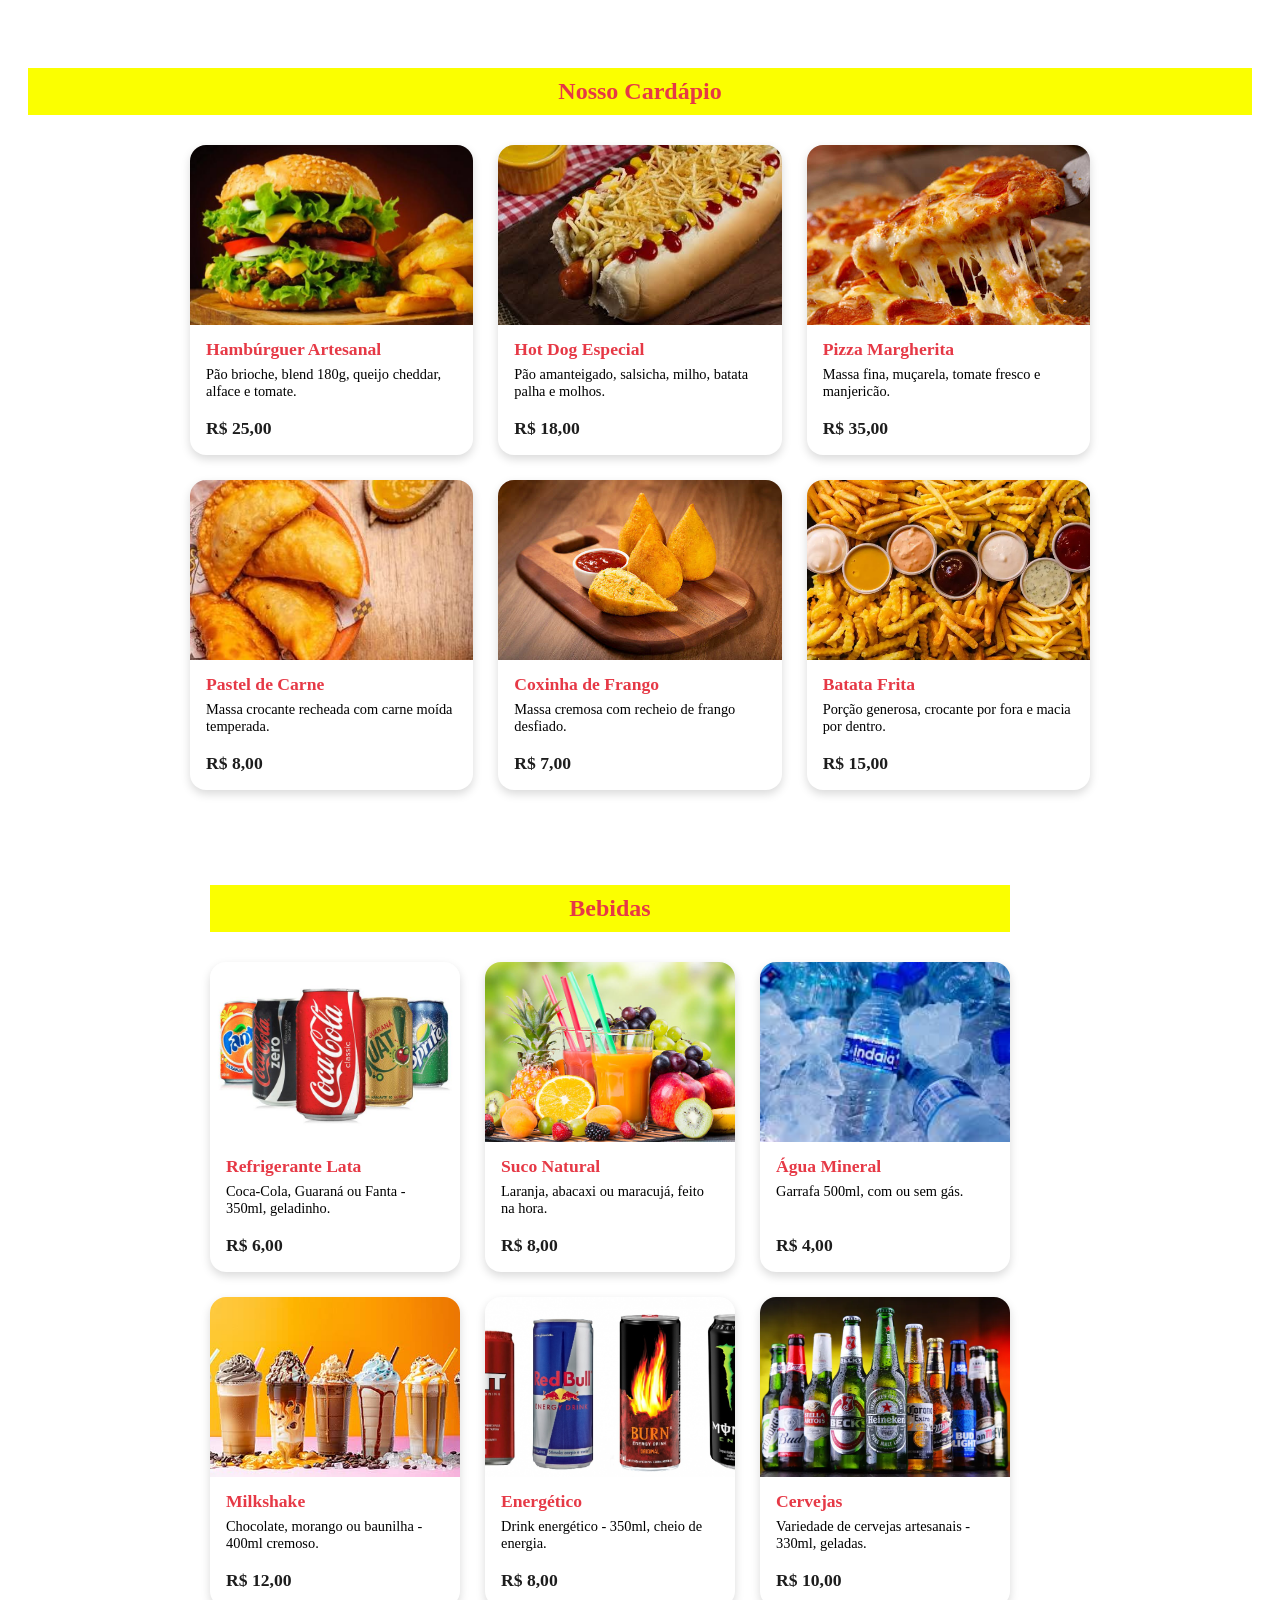
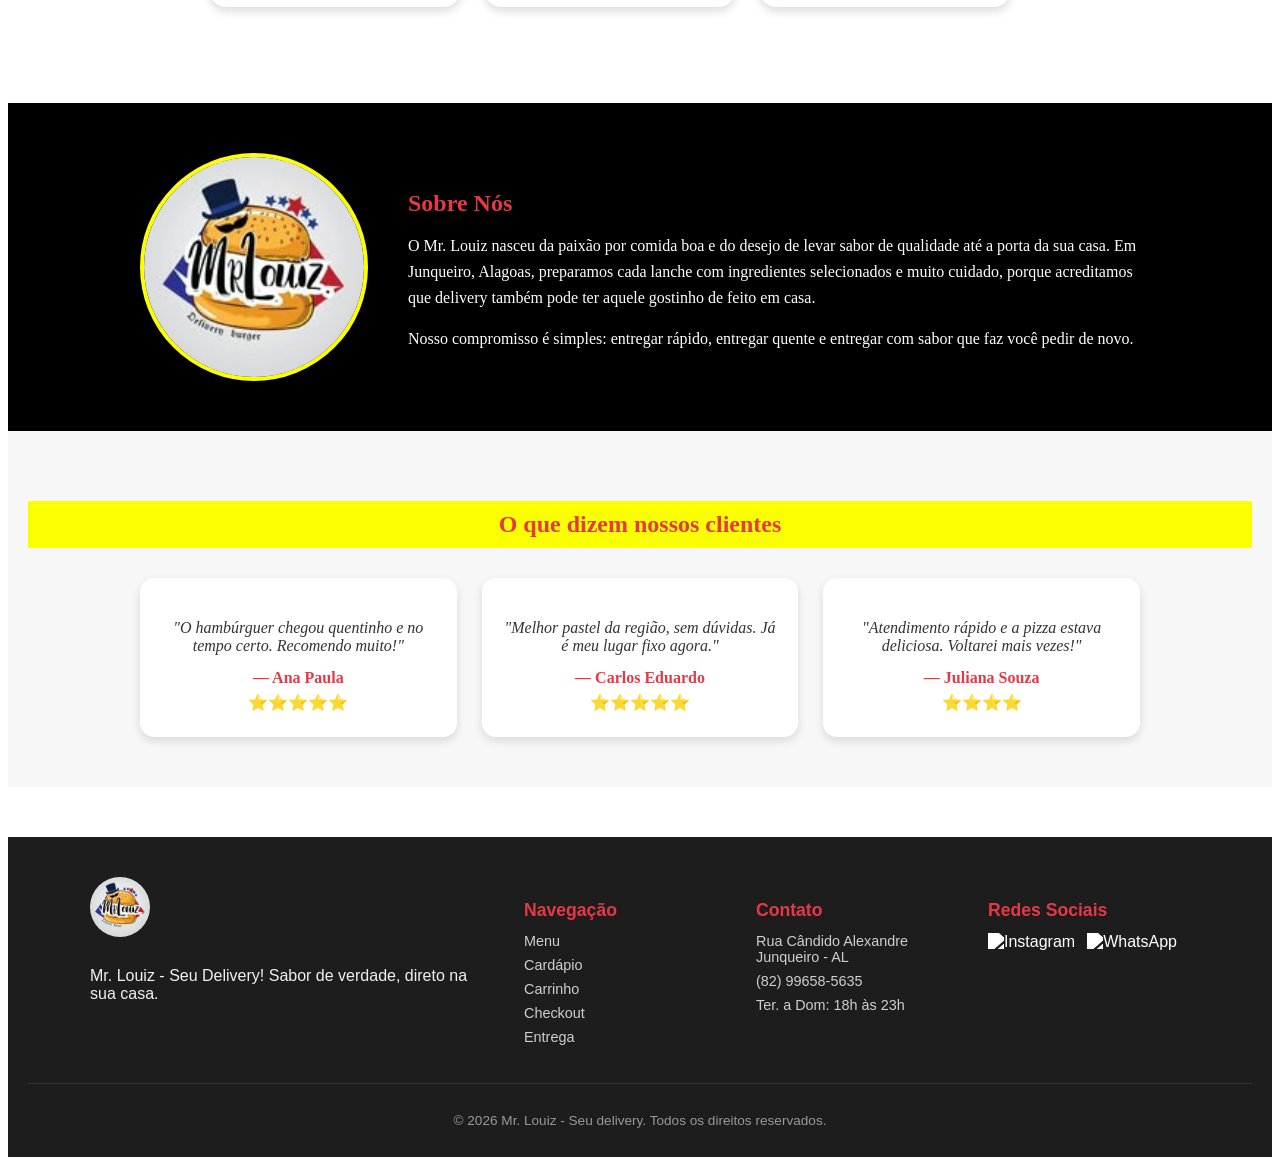
==== cardapio.html @ 002099d6 "primeiro commit - site Mr. Louiz" ====
<!DOCTYPE html>
<html lang="en">
<head>
    <meta charset="UTF-8">
    <meta name="viewport" content="width=device-width, initial-scale=1.0">
    <title>Cardápio</title>
      <link rel="stylesheet" href="style.css">
  <script src="script.js"></script>
</head>
<body>
    <main>

  <section class="cardapio-completo">
    <h3>Nosso Cardápio</h3>
    <div class="grid-cardapio">

      <div class="item-cardapio">
        <img src="img/hamburguer.jpg" alt="Hambúrguer">
        <h4>Hambúrguer Artesanal</h4>
        <p>Pão brioche, blend 180g, queijo cheddar, alface e tomate.</p>
        <span class="preco">R$ 25,00</span>
      </div>

      <div class="item-cardapio">
        <img src="img/hotdog.jpeg" alt="Hot Dog">
        <h4>Hot Dog Especial</h4>
        <p>Pão amanteigado, salsicha, milho, batata palha e molhos.</p>
        <span class="preco">R$ 18,00</span>
      </div>

      <div class="item-cardapio">
        <img src="img/pizzas.jpeg" alt="Pizza">
        <h4>Pizza Margherita</h4>
        <p>Massa fina, muçarela, tomate fresco e manjericão.</p>
        <span class="preco">R$ 35,00</span>
      </div>

      <div class="item-cardapio">
        <img src="img/pastel.jpeg" alt="Pastel">
        <h4>Pastel de Carne</h4>
        <p>Massa crocante recheada com carne moída temperada.</p>
        <span class="preco">R$ 8,00</span>
      </div>

      <div class="item-cardapio">
        <img src="img/coxinhas.jpeg" alt="Coxinhas">
        <h4>Coxinha de Frango</h4>
        <p>Massa cremosa com recheio de frango desfiado.</p>
        <span class="preco">R$ 7,00</span>
      </div>

      <div class="item-cardapio">
        <img src="img/batata.jpg" alt="Batata Frita">
        <h4>Batata Frita</h4>
        <p>Porção generosa, crocante por fora e macia por dentro.</p>
        <span class="preco">R$ 15,00</span>
      </div>


<section class="bebidas">
  <h3>Bebidas</h3>
  <div class="grid-cardapio">

    <div class="item-cardapio">
      <img src="img/refri.jpg" alt="Refrigerante">
      <h4>Refrigerante Lata</h4>
      <p>Coca-Cola, Guaraná ou Fanta - 350ml, geladinho.</p>
      <span class="preco">R$ 6,00</span>
    </div>

    <div class="item-cardapio">
      <img src="img/suco.jpeg" alt="Suco Natural">
      <h4>Suco Natural</h4>
      <p>Laranja, abacaxi ou maracujá, feito na hora.</p>
      <span class="preco">R$ 8,00</span>
    </div>

    <div class="item-cardapio">
      <img src="img/agua.jpeg" alt="Água Mineral">
      <h4>Água Mineral</h4>
      <p>Garrafa 500ml, com ou sem gás.</p>
      <span class="preco">R$ 4,00</span>
    </div>

    <div class="item-cardapio">
      <img src="img/milkshake.jpg" alt="Milkshake">
      <h4>Milkshake</h4>
      <p>Chocolate, morango ou baunilha - 400ml cremoso.</p>
      <span class="preco">R$ 12,00</span>
    </div>

    <div class="item-cardapio">
      <img src="img/energeticod.jpg" alt="Energético">
      <h4>Energético</h4>
      <p>Drink energético - 350ml, cheio de energia.</p>
      <span class="preco">R$ 8,00</span>
    </div>


    <div class="item-cardapio">
      <img src="img/cervejas.jpg" alt="Cervejas">
      <h4>Cervejas</h4>
      <p>Variedade de cervejas artesanais - 330ml, geladas.</p>
      <span class="preco">R$ 10,00</span>
    </div>

  </div>
</section>

    </div>
  </section>

  <!-- SOBRE NÓS -->
  <section class="sobre-nos">
    <div class="sobre-conteudo">
      <img src="img/mr.louiz.jpg" alt="Equipe Mr. Louiz" class="sobre-img">
      <div class="sobre-texto">
        <h3>Sobre Nós</h3>
        <p>
          O Mr. Louiz nasceu da paixão por comida boa e do desejo de levar
          sabor de qualidade até a porta da sua casa. Em Junqueiro,
          Alagoas, preparamos cada lanche com ingredientes selecionados
          e muito cuidado, porque acreditamos que delivery também pode
          ter aquele gostinho de feito em casa.
        </p>
        <p>
          Nosso compromisso é simples: entregar rápido, entregar quente
          e entregar com sabor que faz você pedir de novo.
        </p>
      </div>
    </div>
  </section>

  <!-- DEPOIMENTOS -->
  <section class="depoimentos">
    <h3>O que dizem nossos clientes</h3>
    <div class="grid-depoimentos">

      <div class="depoimento">
        <p>"O hambúrguer chegou quentinho e no tempo certo. Recomendo muito!"</p>
        <span class="cliente">— Ana Paula</span>
        <span class="estrelas">⭐⭐⭐⭐⭐</span>
      </div>

      <div class="depoimento">
        <p>"Melhor pastel da região, sem dúvidas. Já é meu lugar fixo agora."</p>
        <span class="cliente">— Carlos Eduardo</span>
        <span class="estrelas">⭐⭐⭐⭐⭐</span>
      </div>

      <div class="depoimento">
        <p>"Atendimento rápido e a pizza estava deliciosa. Voltarei mais vezes!"</p>
        <span class="cliente">— Juliana Souza</span>
        <span class="estrelas">⭐⭐⭐⭐</span>
      </div>

    </div>
  </section>

</main>
<footer class="footer">
  <div class="footer-conteudo">

    <div class="footer-col footer-sobre">
      <img src="img/mr.louiz.jpg" alt="logo da lanchonete" class="footer-logo">
      <p>Mr. Louiz - Seu Delivery! Sabor de verdade, direto na sua casa.</p>
    </div>

    <div class="footer-col">
      <h4>Navegação</h4>
      <ul>
        <li><a href="menu.html">Menu</a></li>
        <li><a href="cardapio.html">Cardápio</a></li>
        <li><a href="carrinho.html">Carrinho</a></li>
        <li><a href="checkout.html">Checkout</a></li>
        <li><a href="rastreamento.html">Entrega</a></li>
      </ul>
    </div>

    <div class="footer-col">
      <h4>Contato</h4>
      <ul>
        <li> Rua Cândido Alexandre Junqueiro - AL</li>
        <li> (82) 99658-5635</li>
        <li>Ter. a Dom: 18h às 23h</li>
      </ul>
    </div>

    <div class="footer-col">
      <h4>Redes Sociais</h4>
      <div class="footer-social">
        <a href="https://instagram.com/mr.louiz82" target="_blank" aria-label="Instagram">
          <img src="img/instagram-icon.png" alt="Instagram">
        </a>
        <a href="https://wa.me/5582996585635" target="_blank" aria-label="WhatsApp">
          <img src="img/whatsapp-icon.png" alt="WhatsApp">
        </a>
        </a>
      </div>
    </div>

  </div>

  <div class="footer-baixo">
    <p>&copy; 2026 Mr. Louiz - Seu delivery. Todos os direitos reservados.</p>
  </div>
</footer>
</body>
</html>
---- style.css ----
/* logo e mapa*/
.topo {
  display: flex;              /* coloca lado a lado */
  justify-content: space-between; /* logo à esquerda, mapa à direita */
  align-items: center;        /* centraliza verticalmente */
  padding: 50px;
  border-radius: 20px;
  border: 2px solid #e63946; /* cor da borda */
  box-shadow: 0 4px 8px rgba(0, 0, 0, 0.2); /* sombra */ 
}
.logo:hover{
  transform: scale(2.05); /* aumenta 5% */
  transition: transform 0.7s ease; /* efeito suave */
}

.logo {
  width: 200px;
  border-radius: 20px;
}


#canvas {
  display: block;          /* transforma em bloco */
  margin: 0 auto;          /* centraliza horizontalmente */
  position: absolute;      /* permite posicionar livremente */
  top: 50%;                /* joga para o meio vertical */
  left: 35%;               /* joga para o meio horizontal */
  transform: translate(-50%, -50%); /* ajusta para ficar bem centralizado */
}


/*carrossel de imagens*/
.carrossel {
  width: 100%;
  overflow: hidden;
  border-radius: 10px;
  box-shadow: 0 0 10px rgba(0,0,0,0.2);
}

.slides {
  display: flex;
  width: calc(250px * 8); /* largura total (4 imagens duplicadas) */
  animation: correr 20s linear infinite;
}

.slides img {
  width: 250px;
  height: 200px;
  object-fit: cover;
  margin-right: 10px;
  border-radius: 8px;
}

/* animação contínua carrossel*/
@keyframes correr {
  from {
    transform: translateX(0);
  }
  to {
    transform: translateX(-50%);
  }
}

/* links menu principal */
h2 {
  background: #e63946;       /* cor de fundo da barra */
  padding: 15px;
  text-align: center;        /* centraliza os links */
  margin: 0;
}

h2 a {
  color: #fff;               /* cor dos links */
  text-decoration: none;
  margin: 0 15px;            /* espaçamento entre links */
  font-weight: bold;
  transition: color 0.3s;    /* efeito suave */
}

h2 a:hover {
  color: #fbff00;            /* cor ao passar o mouse */
}
#canvas {
  display: block;
  margin: 0 auto;
  position: absolute;
  top: 50%;
  left: 35%;
  transform: translate(-50%, -50%);
  pointer-events: none; /* deixa cliques e hover passarem direto pelo canvas, fazendo a alteração */
}


/* Responsividade */
@media (max-width: 768px) {
  h2 {
    display: flex;
    flex-direction: column;  /* links ficam empilhados em telas pequenas */
    align-items: center;
  }

  h2 a {
    margin: 10px 0;
  }
}
/*logo principal*/
.logo {
  margin: 60px auto;
  width: 100px;
  height: 100px;
  border-radius: 50%;
  object-fit: cover;
}

/*texto combo h3*/
h3 {
  font-size: 24px;
  color: #e63946;
  background: #fbff00;
  padding: 10px;
  text-align: center;
  margin: 20px 0;
}

h3:hover {
  color: #fbff00;
  background: #e63946;
  transition: all 0.3s ease; /* efeito suave */
}

img.combo:hover,
img.combo2:hover,
img.combo3:hover {
  transform: scale(1.10);          /* aumenta 5% */
  transition: transform 0.3s ease; /* efeito suave */
}


 img.combo {
  align-items: center;
  width: 300px;
  height: 320px;
  border-radius: 30px;
  box-shadow: 0 4px 8px rgba(0, 0, 0, 0.2);
  margin-right: 100px;
  margin-left: 100px;
 

}

 img.combo2 {
  align-items: center;
  width: 320px;
  height: auto;
  border-radius: 30px;
  box-shadow: 0 4px 8px rgba(0,0,0,0.2);
  margin-right: 100px;
}
img.combo3 {
  
  align-items: center;
  width: 320px;
  height: auto;
  border-radius: 30px;
  box-shadow: 0 4px 8px rgba(0,0,0,0.2);
}

/* footer */
.footer {
  background-color: #1d1d1d;
  color: #f1f1f1;
  padding: 40px 20px 0;
  font-family: Arial, sans-serif;
  margin-top: 50px;
}

.footer-conteudo {
  display: flex;
  flex-wrap: wrap;
  justify-content: space-between;
  gap: 30px;
  max-width: 1100px;
  margin: 0 auto;
  padding-bottom: 30px;
}

.footer-col {
  flex: 1;
  min-width: 180px;
}

.footer-sobre {
  flex: 2;
  min-width: 220px;
}

.footer-logo {
  width: 60px;
  border-radius: 50%;
  margin-bottom: 10px;
}

.footer-col h4 {
  color: #e63946;
  margin-bottom: 12px;
  font-size: 1.1rem;
}

.footer-col ul {
  list-style: none;
  padding: 0;
  margin: 0;
}

.footer-col ul li {
  margin-bottom: 8px;
  font-size: 0.9rem;
  color: #cfcfcf;
}

.footer-col a {
  color: #cfcfcf;
  text-decoration: none;
  transition: color 0.3s ease;
}

.footer-col a:hover {
  color: #fbff00;
}

.footer-social {
  display: flex;
  gap: 12px;
}

.footer-social img {
  width: 28px;
  height: 28px;
  filter: brightness(0) invert(1); /* deixa os ícones brancos */
  transition: transform 0.3s ease, filter 0.3s ease;
}

.footer-social img:hover {
  transform: scale(1.15);
  filter: brightness(0) invert(0.6) sepia(1) hue-rotate(-50deg) saturate(5); /* fica vermelho no hover */
}

.footer-baixo {
  border-top: 1px solid #333;
  text-align: center;
  padding: 15px 0;
  font-size: 0.85rem;
  color: #999;
}

/* Responsivo */
@media (max-width: 700px) {
  .footer-conteudo {
    flex-direction: column;
    text-align: center;
  }

  .footer-social {
    justify-content: center;
  }
}

/* cardapio */

.cardapio-completo {
  padding: 40px 20px;
  text-align: center;
}

.grid-cardapio {
  display: grid;
  grid-template-columns: repeat(auto-fit, minmax(250px, 1fr));
  gap: 25px;
  max-width: 900px;
  margin: 30px auto 0;
}

.item-cardapio {
  background: #fff;
  border-radius: 16px;
  overflow: hidden;
  box-shadow: 0 4px 10px rgba(0, 0, 0, 0.15);
  transition: transform 0.3s ease, box-shadow 0.3s ease;
  text-align: left;
}

.item-cardapio:hover {
  transform: translateY(-6px);
  box-shadow: 0 8px 18px rgba(0, 0, 0, 0.25);
}

.item-cardapio img {
  width: 100%;
  height: 180px;
  object-fit: cover;
  max-height: 180px;
  display: block;
}
.item-cardapio img:hover {
  transform: translateY(-6px);
  box-shadow: 0 8px 18px rgba(0, 0, 0, 0.25);
}

.item-cardapio h4 {
  margin: 14px 16px 6px;
  color: #e63946;
  font-size: 1.1rem;
}

.item-cardapio p {
  margin: 0 16px;
  font-size: 0.9rem;
  color: #000000;
  min-height: 40px;
}

.item-cardapio .preco {
  display: block;
  margin: 12px 16px 16px;
  font-weight: bold;
  font-size: 1.1rem;
  color: #1d1d1d;
}
/* bebidas */

.bebidas {
  padding: 40px 20px;
  text-align: center;
  max-width: 1100px;
  margin: 10px auto 16px;
}

/* sobre nós */
.sobre-nos {
  background: #000000;
  padding: 50px 20px;
}

.sobre-conteudo {
  display: flex;
  align-items: center;
  gap: 40px;
  max-width: 1000px;
  margin: 0 auto;
  flex-wrap: wrap;
  justify-content: center;
}

.sobre-img {
  width: 220px;
  height: 220px;
  object-fit: cover;
  border-radius: 50%;
  border: 4px solid #fbff00;
  box-shadow: 0 4px 10px rgba(0, 0, 0, 0.2);
}

.sobre-texto {
  flex: 1;
  min-width: 280px;
}

.sobre-texto h3 {
  background: none;
  color: #e63946;
  text-align: left;
  padding: 0;
  margin-bottom: 15px;
}

.sobre-texto p {
  font-size: 1rem;
  line-height: 1.6;
  color: #ffffff;
  margin-bottom: 12px;
}



/* depoimentos */
.depoimentos {
  padding: 50px 20px;
  text-align: center;
  background: #f7f7f7;
}

.grid-depoimentos {
  display: grid;
  grid-template-columns: repeat(auto-fit, minmax(250px, 1fr));
  gap: 25px;
  max-width: 1000px;
  margin: 30px auto 0;
}

.depoimento {
  background: #fff;
  border-radius: 14px;
  padding: 25px 20px;
  box-shadow: 0 4px 10px rgba(0, 0, 0, 0.12);
  transition: transform 0.3s ease;
}

.depoimento:hover {
  transform: translateY(-5px);
}

.depoimento p {
  font-style: italic;
  color: #333;
  margin-bottom: 14px;
}

.depoimento .cliente {
  display: block;
  font-weight: bold;
  color: #e63946;
  margin-bottom: 6px;
}

.depoimento .estrelas {
  font-size: 1rem;
}

/* Responsivo */
@media (max-width: 700px) {
  .sobre-conteudo {
    flex-direction: column;
    text-align: center;
  }

  .sobre-texto h3 {
    text-align: center;
  }
}
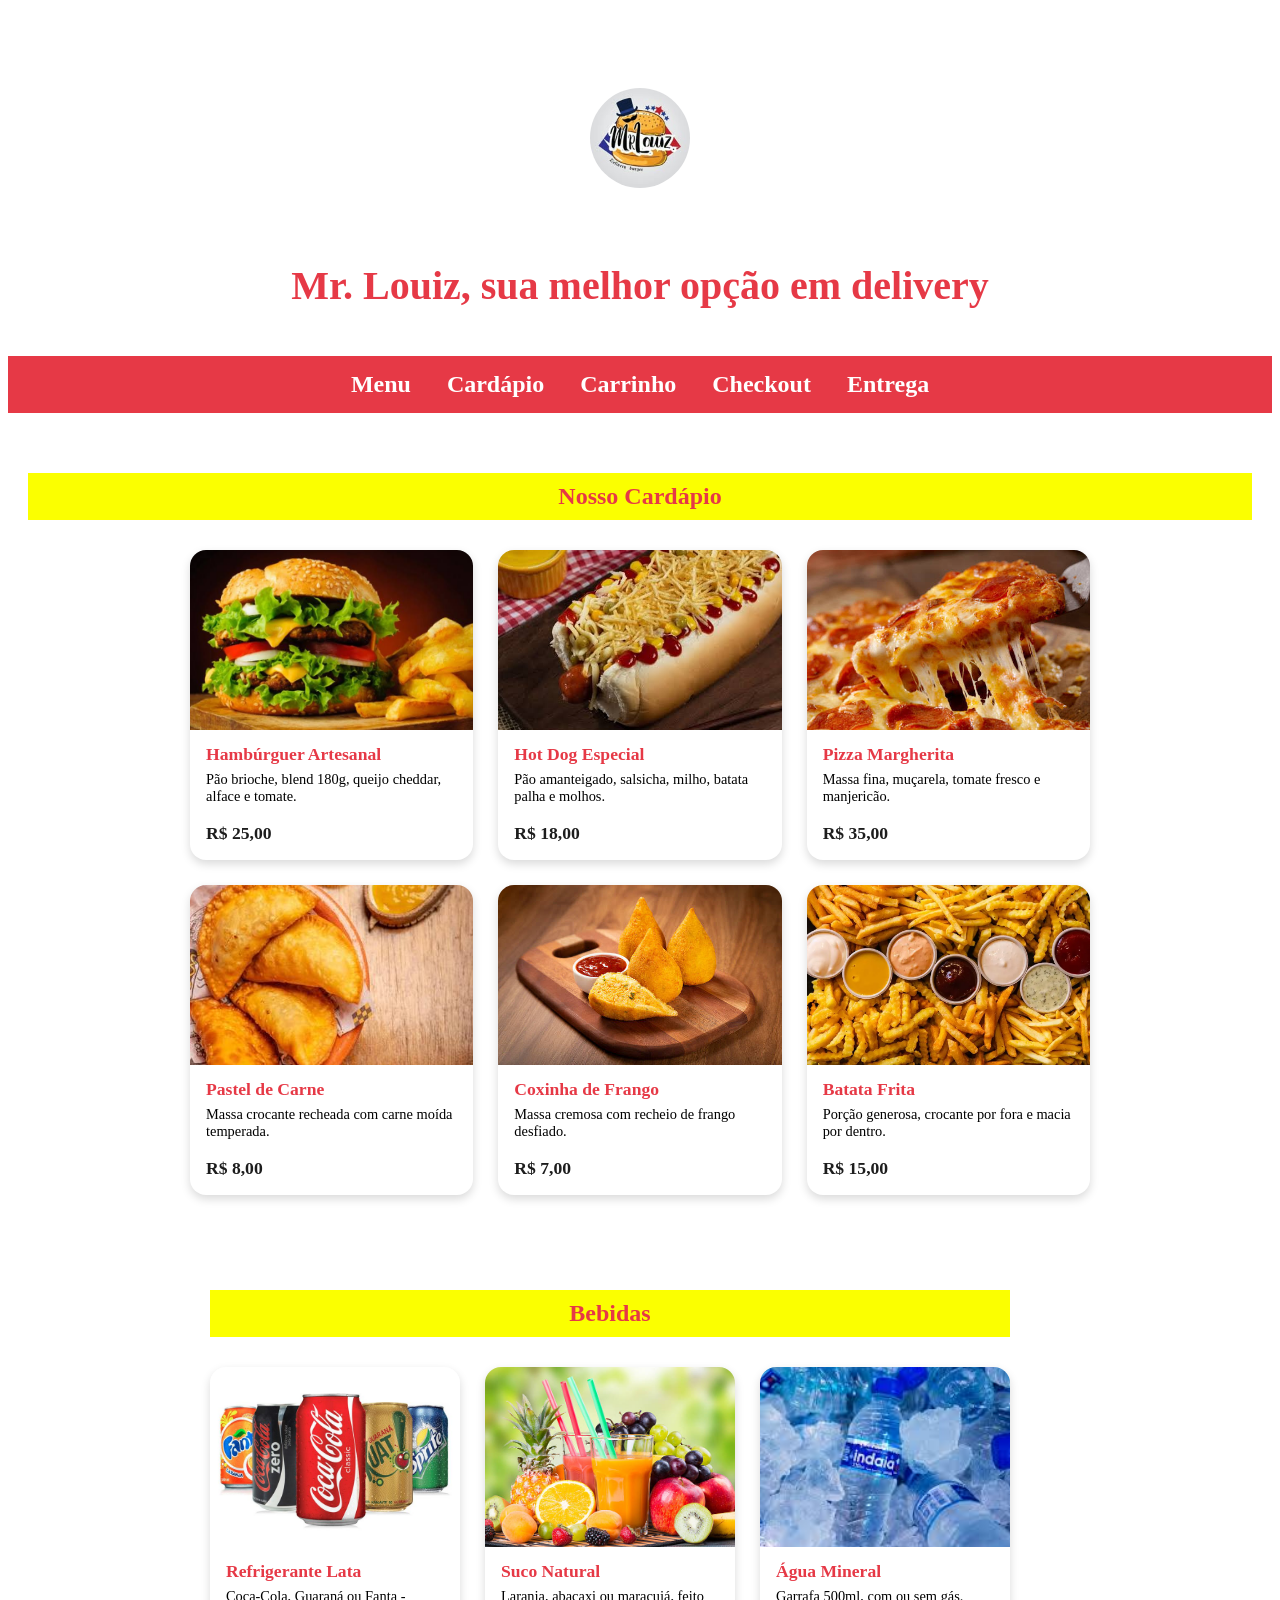
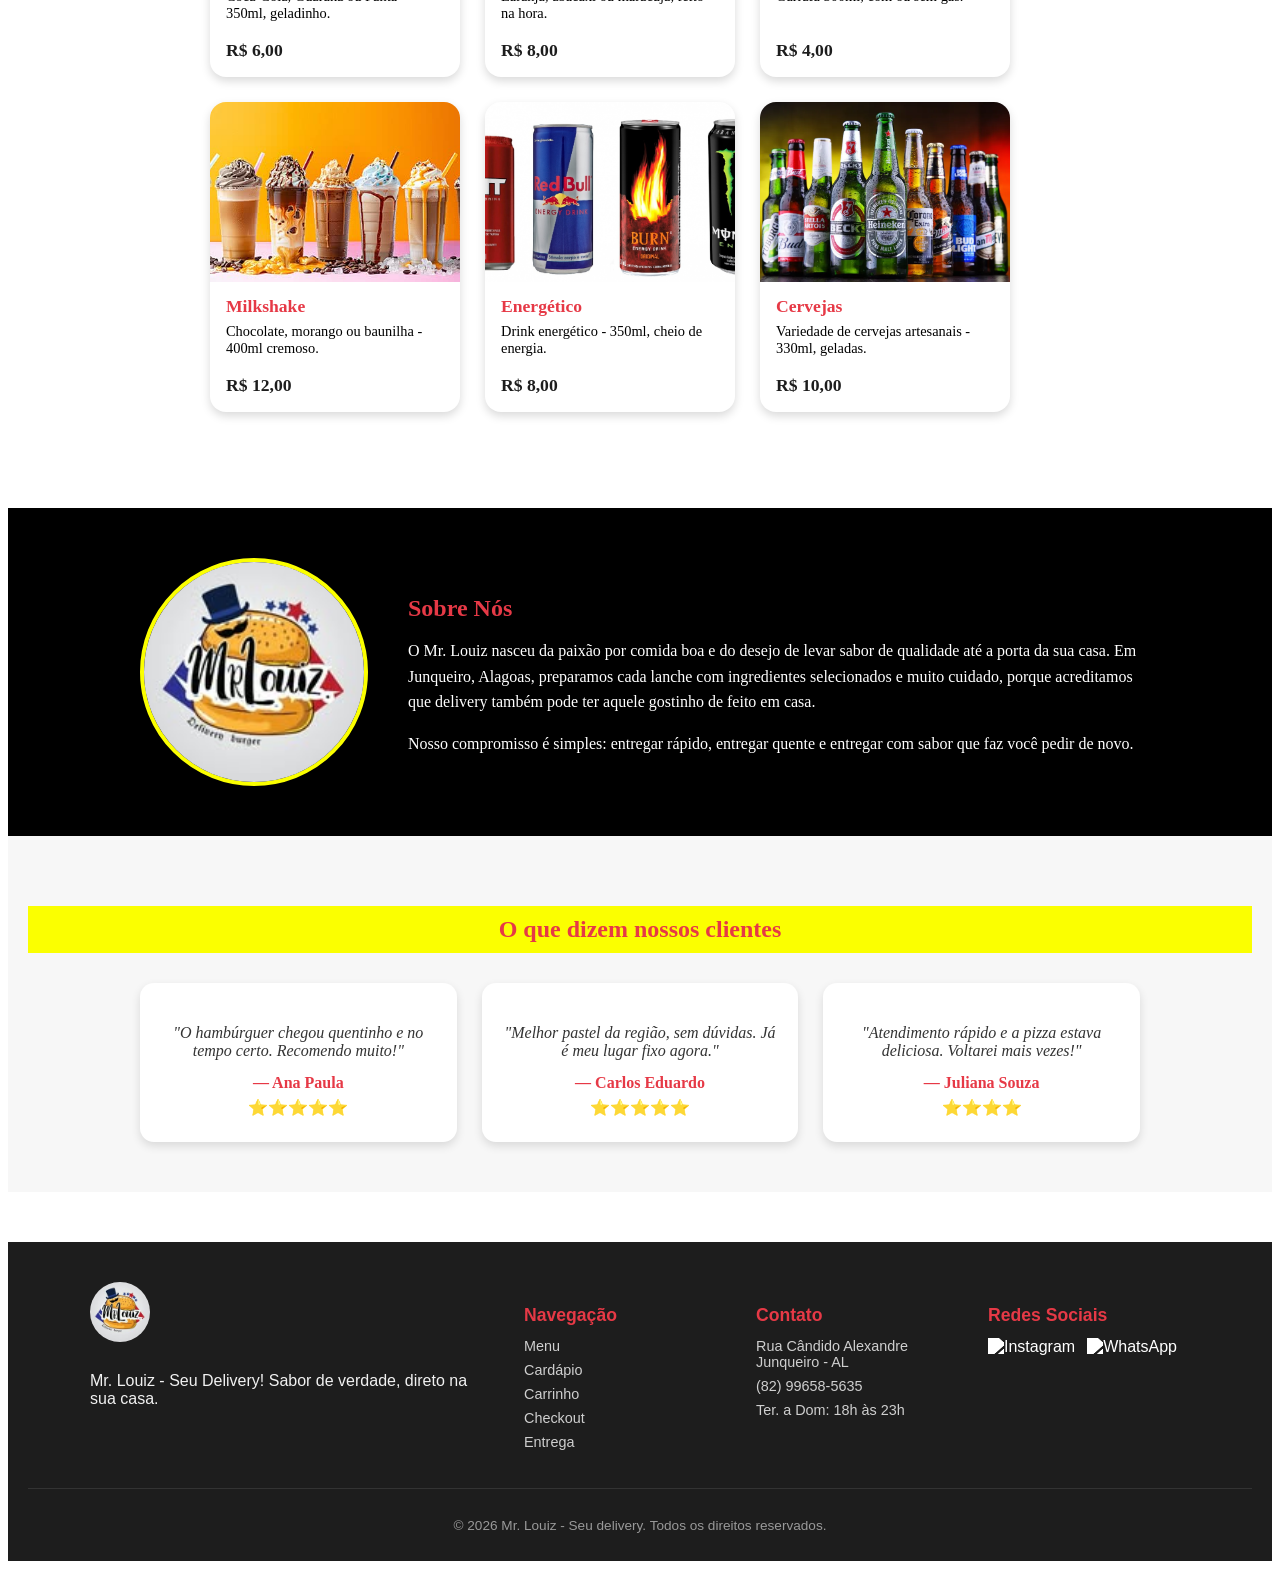
==== commit 10539695: "adiciona carrinho funcional, ajustes de CSS e imagem do carrinho" ====
--- a/cardapio.html
+++ b/cardapio.html
@@ -9,6 +9,19 @@
 </head>
 <body>
     <main>
+        <header class="topo2">
+  <img src="img/mr.louiz.jpg" alt="logo da lanchonete" class="logo">
+
+  <h1>Mr. Louiz, sua melhor opção em delivery</h1>
+</header>
+
+  <h2>
+  <a href="menu.html"> Menu</a>
+  <a href="cardapio.html"> Cardápio</a>
+  <a href="carrinho.html"> Carrinho</a>
+  <a href="checkout.html"> Checkout</a>
+  <a href="rastreamento.html"> Entrega</a>
+</h2>
 
   <section class="cardapio-completo">
     <h3>Nosso Cardápio</h3>
--- a/style.css
+++ b/style.css
@@ -267,6 +267,35 @@
 
 /* cardapio */
 
+.topo2 {
+  text-align: center;
+  padding: 20px;
+}
+
+.topo2 .logo {
+  width: 100px;
+  height: 100px;
+  border-radius: 50%;
+  object-fit: cover;
+}
+
+.topo2 .logo:hover{
+  transform: scale(2.05); /* aumenta 5% */
+  transition: transform 0.7s ease; /* efeito suave */
+}
+
+h1 {
+  color: #e63946;
+  font-family: 'pacifico', cursive;
+  font-size: 2.5rem;
+  margin-top: 10px;
+}
+
+h1:hover {
+  color: #ff9900;
+  transition: color 0.3s ease;
+}
+
 .cardapio-completo {
   padding: 40px 20px;
   text-align: center;
@@ -411,7 +440,7 @@
 
 .depoimento p {
   font-style: italic;
-  color: #333;
+  color: #333333;
   margin-bottom: 14px;
 }
 
@@ -436,4 +465,287 @@
   .sobre-texto h3 {
     text-align: center;
   }
+}
+
+/* carrinho */
+
+.carrinho-container {
+  max-width: 1100px;
+  margin: 20px auto;
+  padding: 20px;
+}
+
+/* Título "Seu Carrinho" */
+.checkout-titulo {
+  background: #e63946;
+  text-align: center;
+  color: #fbff00;
+  margin-bottom: 30px;
+  font-size: 1.8rem;
+  padding: 15px;
+  border-radius: 10px;
+  transition: all 0.3s ease;
+}
+
+.checkout-titulo:hover {
+  color: #e63946;
+  background: #fbff00;
+}
+
+/* Imagem ilustrativa do carrinho */
+img.carrinho-imagem {
+  display: block;
+  margin: 10px auto;
+  padding: 5px;
+  width: 180px;
+  height: 180px;
+  border-radius: 10px;
+}
+img.carrinho-imagem {
+  display: block;
+  margin: 10px auto;
+  padding: 10px;
+  width: 180px;
+  height: 180px;
+  border-radius: 10px;
+  animation: tremer 0.4s ease-in-out infinite;
+}
+
+@keyframes tremer {
+  0%, 100% { transform: rotate(0deg); }
+  25% { transform: rotate(-4deg); }
+  75% { transform: rotate(4deg); }
+}
+
+
+/* Título "Resumo" dentro do aside */
+.checkout-resumo h3 {
+  background: #fbff00;
+  text-align: center;
+  color: #e63946;
+  margin-bottom: 20px;
+  margin-top: 1px;
+  padding: 15px;
+  border-radius: 10px;
+  font-size: 1.5rem;
+  font-weight: 600;
+  transition: all 0.6s ease;
+}
+
+.carrinho-grid {
+  display: grid;
+  grid-template-columns: 1.6fr 1fr;
+  gap: 20px;
+  align-items: start;
+}
+
+.carrinho-lista {
+  display: flex;
+  flex-direction: column;
+  gap: 16px;
+  min-height: 60px;
+}
+
+.carrinho-item {
+  background: #fff;
+  border-radius: 14px;
+  padding: 14px;
+  display: grid;
+  grid-template-columns: 80px 1fr auto auto auto;
+  align-items: center;
+  gap: 16px;
+  box-shadow: 0 4px 10px rgba(0, 0, 0, 0.1);
+}
+
+.carrinho-item img {
+  width: 80px;
+  height: 80px;
+  object-fit: cover;
+  border-radius: 10px;
+}
+
+.carrinho-item-info h4 {
+  margin: 0 0 4px;
+  color: #1d1d1d;
+  font-size: 1rem;
+}
+
+.carrinho-item-preco {
+  font-size: 0.85rem;
+  color: #777;
+}
+
+.carrinho-item-qtd {
+  display: flex;
+  align-items: center;
+  gap: 10px;
+}
+
+.qtd-btn {
+  width: 28px;
+  height: 28px;
+  border: 1px solid #ddd;
+  background: #f5f5f5;
+  border-radius: 6px;
+  font-size: 1rem;
+  cursor: pointer;
+  transition: background 0.2s ease;
+}
+
+.qtd-btn:hover {
+  background: #e63946;
+  color: #fff;
+}
+
+.carrinho-item-total {
+  font-weight: bold;
+  color: #1d1d1d;
+  min-width: 80px;
+  text-align: right;
+}
+
+.carrinho-item-remover {
+  background: none;
+  border: none;
+  font-size: 1.1rem;
+  cursor: pointer;
+  opacity: 0.6;
+  transition: opacity 0.2s ease;
+}
+
+.carrinho-item-remover:hover {
+  opacity: 1;
+}
+
+.carrinho-vazio {
+  background: #fff;
+  border-radius: 14px;
+  padding: 40px 20px;
+  text-align: center;
+  box-shadow: 0 4px 10px rgba(0, 0, 0, 0.1);
+}
+
+.carrinho-vazio p {
+  color: #777;
+  margin-bottom: 16px;
+}
+
+.btn-continuar-grande {
+  display: inline-block;
+  background: #e63946;
+  color: #fff;
+  padding: 10px 24px;
+  border-radius: 10px;
+  text-decoration: none;
+  font-weight: bold;
+  transition: background 0.3s ease;
+}
+
+.btn-continuar-grande:hover {
+  background: #c92d3a;
+}
+
+.btn-finalizar {
+  display: block;
+  text-align: center;
+  text-decoration: none;
+}
+
+.btn-desabilitado {
+  opacity: 0.5;
+  cursor: not-allowed;
+  pointer-events: none;
+}
+
+.btn-continuar {
+  display: block;
+  text-align: center;
+  margin-top: 12px;
+  color: #777;
+  text-decoration: none;
+  font-size: 0.9rem;
+  transition: color 0.2s ease;
+}
+
+.btn-continuar:hover {
+  color: #e63946;
+}
+
+/* Resumo do pedido (compartilhado com checkout) */
+.checkout-resumo {
+  background: #fff;
+  border-radius: 16px;
+  padding: 24px;
+  box-shadow: 0 4px 10px rgba(0, 0, 0, 0.1);
+  position: sticky;
+  top: 20px;
+}
+
+.resumo-item {
+  display: flex;
+  justify-content: space-between;
+  gap: 10px;
+  font-size: 0.9rem;
+  color: #555;
+  margin-bottom: 10px;
+}
+
+.resumo-linha {
+  border-top: 1px solid #eee;
+  margin: 14px 0;
+}
+
+.resumo-total {
+  display: flex;
+  justify-content: space-between;
+  font-weight: bold;
+  font-size: 1.2rem;
+  color: #1d1d1d;
+  margin-bottom: 18px;
+}
+
+.btn-confirmar {
+  width: 100%;
+  background: #e63946;
+  color: #fff;
+  border: none;
+  padding: 14px;
+  border-radius: 10px;
+  font-size: 1rem;
+  font-weight: bold;
+  cursor: pointer;
+  transition: background 0.3s ease;
+}
+
+.btn-confirmar:hover {
+  background: #c92d3a;
+}
+
+/* Responsivo */
+@media (max-width: 800px) {
+  .carrinho-grid {
+    grid-template-columns: 1fr;
+  }
+
+  .carrinho-item {
+    grid-template-columns: 60px 1fr;
+    grid-template-rows: auto auto;
+  }
+
+  .carrinho-item-qtd {
+    grid-column: 2;
+  }
+
+  .carrinho-item-total {
+    text-align: left;
+  }
+
+  .carrinho-item-remover {
+    grid-column: 2;
+    justify-self: end;
+  }
+
+  .checkout-resumo {
+    position: static;
+  }
 }
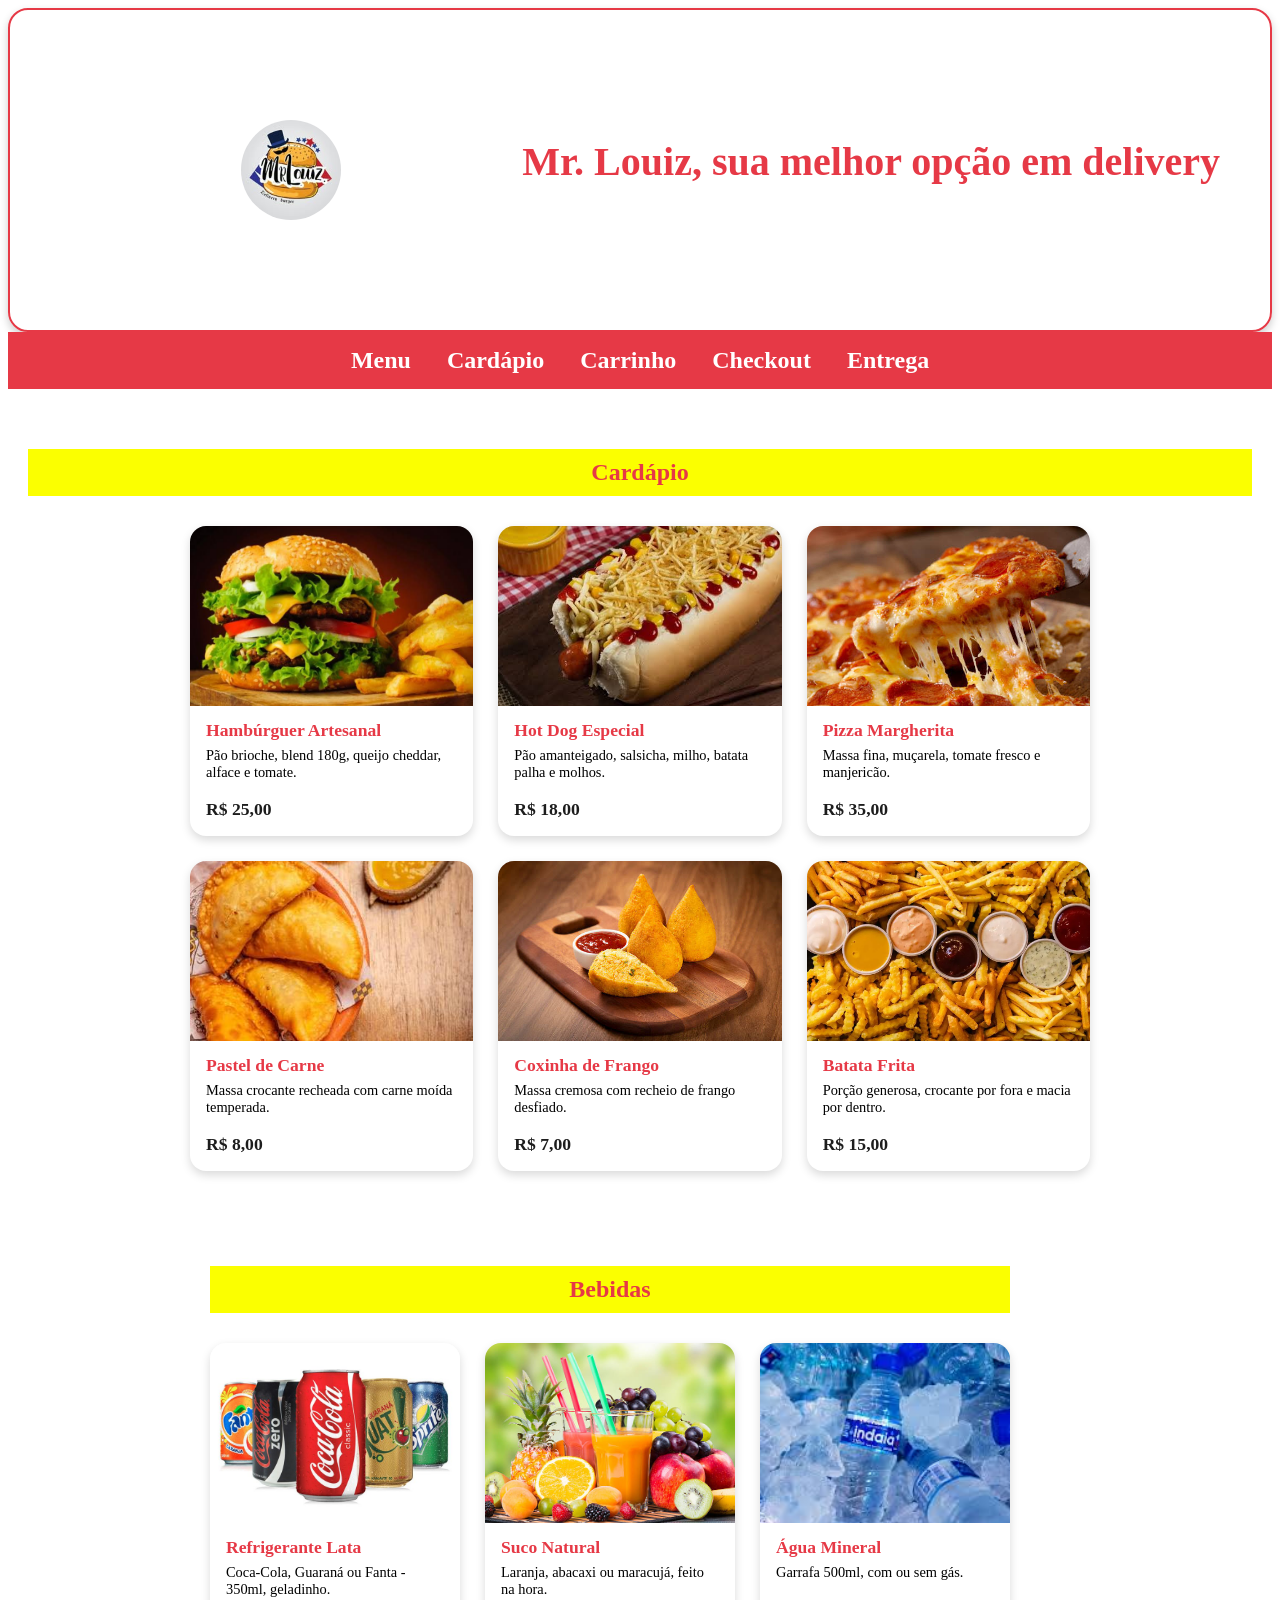
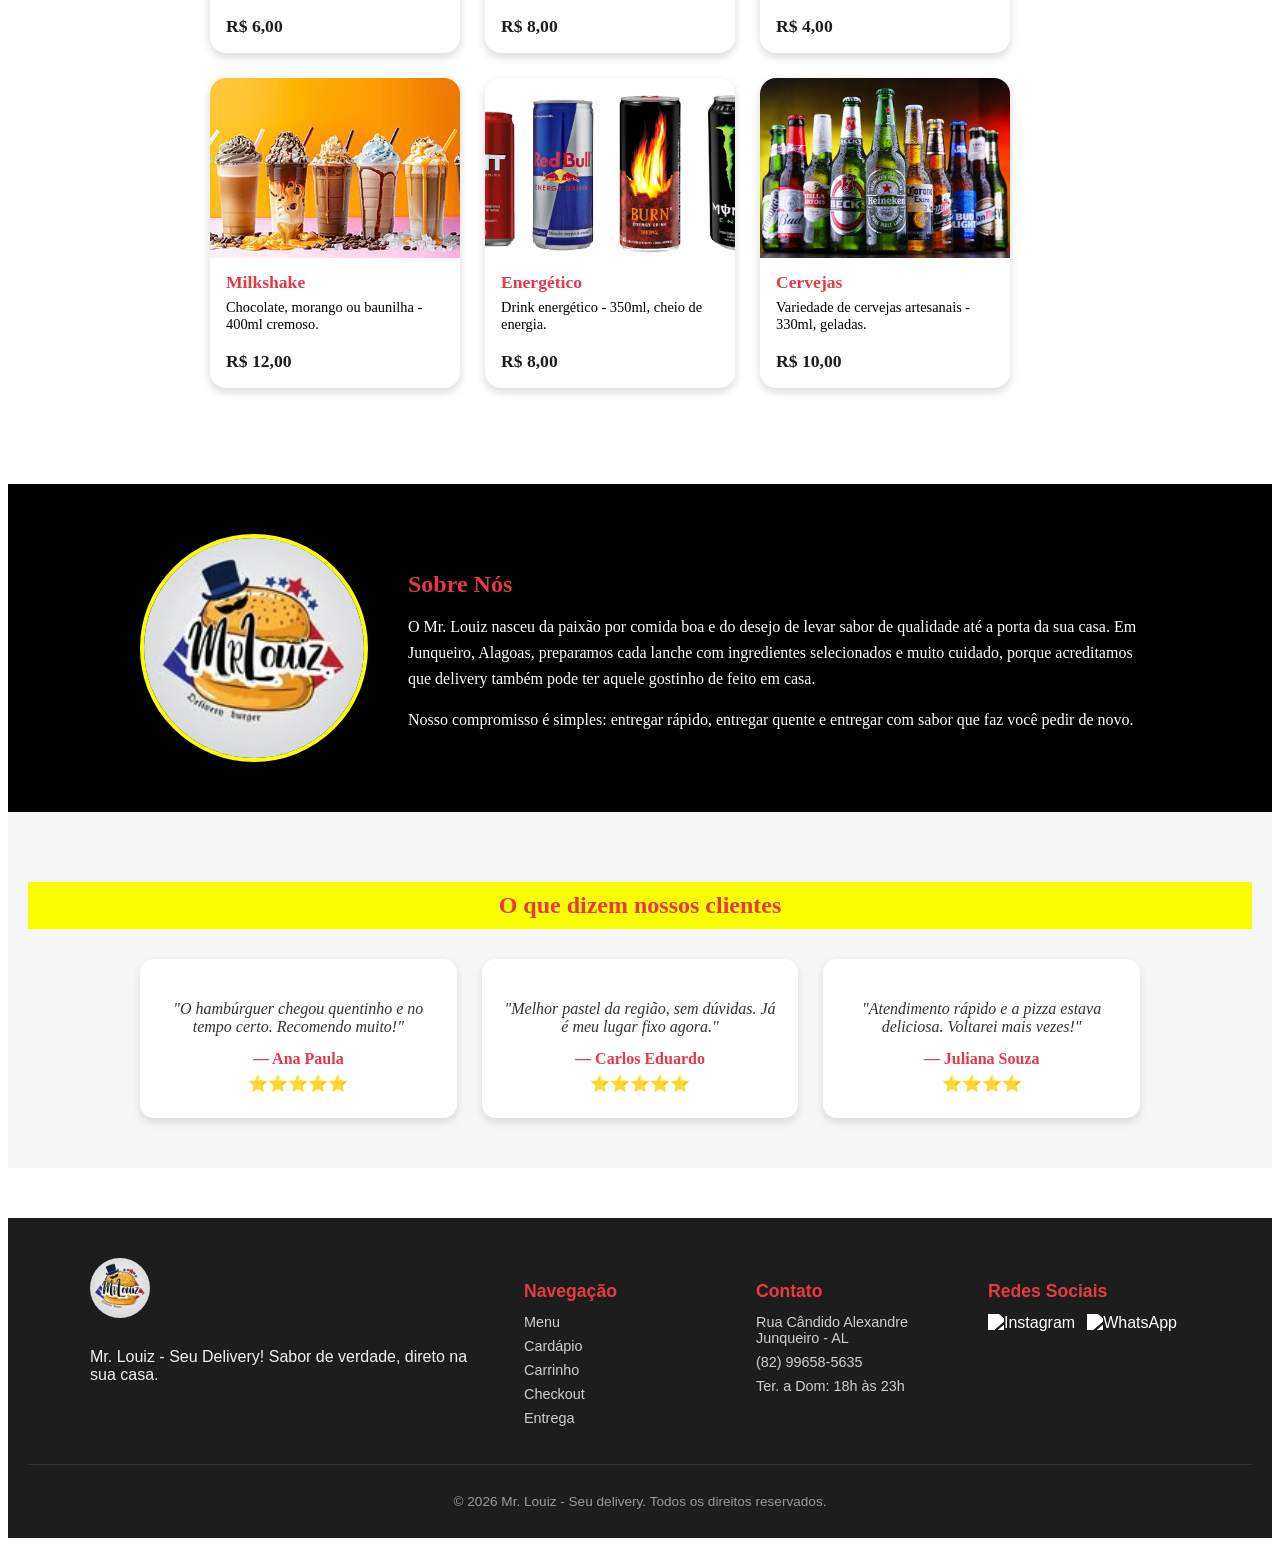
==== commit bc38bf24: "ajusta pagamento pix/dinheiro no checkout, corrige os erros de CSS" ====
--- a/cardapio.html
+++ b/cardapio.html
@@ -9,7 +9,7 @@
 </head>
 <body>
     <main>
-        <header class="topo2">
+        <header class="topo">
   <img src="img/mr.louiz.jpg" alt="logo da lanchonete" class="logo">
 
   <h1>Mr. Louiz, sua melhor opção em delivery</h1>
@@ -24,7 +24,7 @@
 </h2>
 
   <section class="cardapio-completo">
-    <h3>Nosso Cardápio</h3>
+    <h3>Cardápio</h3>
     <div class="grid-cardapio">
 
       <div class="item-cardapio">
--- a/style.css
+++ b/style.css
@@ -477,9 +477,9 @@
 
 /* Título "Seu Carrinho" */
 .checkout-titulo {
-  background: #e63946;
-  text-align: center;
-  color: #fbff00;
+  background: #fbff00;
+  text-align: center;
+  color: #e63946;
   margin-bottom: 30px;
   font-size: 1.8rem;
   padding: 15px;
@@ -488,8 +488,8 @@
 }
 
 .checkout-titulo:hover {
-  color: #e63946;
-  background: #fbff00;
+  color: #fbff00;
+  background: #e63946;
 }
 
 /* Imagem ilustrativa do carrinho */
@@ -520,9 +520,9 @@
 
 /* Título "Resumo" dentro do aside */
 .checkout-resumo h3 {
-  background: #fbff00;
-  text-align: center;
-  color: #e63946;
+  background: #e63946;
+  text-align: center;
+  color: #fbff00;
   margin-bottom: 20px;
   margin-top: 1px;
   padding: 15px;
@@ -673,7 +673,7 @@
 
 /* Resumo do pedido (compartilhado com checkout) */
 .checkout-resumo {
-  background: #fff;
+  background: #fbff00;
   border-radius: 16px;
   padding: 24px;
   box-shadow: 0 4px 10px rgba(0, 0, 0, 0.1);
@@ -748,4 +748,290 @@
   .checkout-resumo {
     position: static;
   }
+}
+
+/* checkout*/
+.checkout-container {
+  max-width: 1100px;
+  margin: 40px auto;
+  padding: 0 20px;
+}
+
+.checkout-titulo {
+  text-align: center;
+  color: #e63946;
+  margin-bottom: 30px;
+  font-size: 1.8rem;
+}
+
+.checkout-grid {
+  display: grid;
+  grid-template-columns: 1.6fr 1fr;
+  gap: 30px;
+  align-items: start;
+}
+
+/* Formulário */
+.checkout-form {
+  display: flex;
+  flex-direction: column;
+  gap: 20px;
+}
+
+.checkout-bloco {
+  background: #fff;
+  border-radius: 16px;
+  padding: 24px;
+  box-shadow: 0 4px 10px rgba(0, 0, 0, 0.1);
+}
+
+.checkout-bloco h3 {
+  color: #e63946;
+  margin-bottom: 16px;
+  font-size: 1.1rem;
+  background: none;
+  text-align: left;
+  padding: 0;
+}
+
+.checkout-bloco label {
+  display: block;
+  font-size: 0.85rem;
+  font-weight: bold;
+  color: #444;
+  margin-bottom: 6px;
+  margin-top: 14px;
+}
+
+.checkout-bloco input,
+.checkout-bloco textarea {
+  width: 100%;
+  padding: 10px 12px;
+  border: 1px solid #ddd;
+  border-radius: 8px;
+  font-size: 0.95rem;
+  font-family: inherit;
+  transition: border-color 0.2s ease;
+}
+
+.checkout-bloco input:focus,
+.checkout-bloco textarea:focus {
+  outline: none;
+  border-color: #e63946;
+}
+
+.checkout-bloco textarea {
+  min-height: 70px;
+  resize: vertical;
+}
+
+.checkout-linha {
+  display: flex;
+  gap: 60px;
+}
+
+.checkout-linha > div:first-child {
+  flex: 0 0 75px; /* número: largura fixa e pequena */
+}
+
+.checkout-linha > div:last-child {
+  flex: 1 ; /* bairro: ocupa o resto do espaço disponível */
+}
+
+/* Estados de erro */
+.input-erro {
+  border-color: #d32f2f !important;
+  background: #fff8f8;
+}
+
+.erro-msg {
+  display: block;
+  color: #d32f2f;
+  font-size: 0.78rem;
+  margin-top: 4px;
+  min-height: 14px;
+}
+
+/* Pagamento */
+.pagamento-opcoes {
+  display: flex;
+  gap: 12px;
+  flex-wrap: wrap;
+}
+
+.pagamento-card {
+  flex: 1;
+  min-width: 140px;
+  border: 2px solid #ddd;
+  border-radius: 10px;
+  padding: 14px;
+  text-align: center;
+  cursor: pointer;
+  transition: border-color 0.3s ease, background 0.3s ease;
+}
+
+.pagamento-card input {
+  display: none;
+}
+
+.pagamento-card:has(input:checked) {
+  border-color: #e63946;
+  background: #fff5f5;
+}
+
+/* Bloco de informações de pagamento (Pix / troco) */
+.bloco-pagamento-info {
+  margin-top: 16px;
+  padding: 16px;
+  background: #f9f9f9;
+  border-radius: 10px;
+  border: 1px solid #eee;
+}
+
+.bloco-pagamento-info p {
+  font-size: 0.85rem;
+  color: #555;
+  margin-bottom: 10px;
+}
+
+.pix-chave-box {
+  display: flex;
+  align-items: center;
+  justify-content: space-between;
+  gap: 10px;
+  background: #fff;
+  border: 1px dashed #e63946;
+  border-radius: 8px;
+  padding: 10px 14px;
+}
+
+#pix-chave-valor {
+  font-weight: bold;
+  color: #1d1d1d;
+  font-size: 1rem;
+}
+
+.btn-copiar {
+  background: #e63946;
+  color: #fff;
+  border: none;
+  padding: 8px 16px;
+  border-radius: 6px;
+  font-size: 0.85rem;
+  font-weight: bold;
+  cursor: pointer;
+  transition: background 0.2s ease;
+  white-space: nowrap;
+}
+
+.btn-copiar:hover {
+  background: #c92d3a;
+}
+
+.pix-copiado {
+  display: block;
+  color: #2e7d32;
+  font-size: 0.8rem;
+  margin-top: 6px;
+  opacity: 0;
+  transition: opacity 0.2s ease;
+}
+
+.pix-copiado.visivel {
+  opacity: 1;
+}
+
+/* Resumo do pedido */
+.checkout-resumo {
+  background: #fff;
+  border-radius: 16px;
+  padding: 24px;
+  box-shadow: 0 4px 10px rgba(0, 0, 0, 0.1);
+  position: sticky;
+  top: 20px;
+}
+
+.checkout-resumo h3 {
+  color: #e63946;
+  margin-bottom: 16px;
+  background: none;
+  text-align: left;
+  padding: 0;
+}
+
+.resumo-item {
+  display: flex;
+  justify-content: space-between;
+  gap: 10px;
+  font-size: 0.9rem;
+  color: #555;
+  margin-bottom: 10px;
+}
+
+.resumo-vazio {
+  color: #888;
+  font-size: 0.9rem;
+  font-style: italic;
+}
+
+.resumo-linha {
+  border-top: 1px solid #eee;
+  margin: 14px 0;
+}
+
+.resumo-total {
+  display: flex;
+  justify-content: space-between;
+  font-weight: bold;
+  font-size: 1.2rem;
+  color: #1d1d1d;
+  margin-bottom: 18px;
+}
+
+.btn-confirmar {
+  width: 100%;
+  background: #e63946;
+  color: #fff;
+  border: none;
+  padding: 14px;
+  border-radius: 10px;
+  font-size: 1rem;
+  font-weight: bold;
+  cursor: pointer;
+  transition: background 0.3s ease;
+}
+
+.btn-confirmar:hover {
+  background: #c92d3a;
+}
+
+.resumo-aviso {
+  text-align: center;
+  font-size: 0.8rem;
+  color: #888;
+  margin-top: 10px;
+}
+
+/* Topo com logo (página de cardápio/checkout) */
+.topo2 {
+  text-align: center;
+  padding: 20px;
+}
+
+.topo2 .logo {
+  width: 200px;
+  height: 200px;
+  border-radius: 50%;
+  object-fit: cover;
+}
+
+/* Responsivo */
+@media (max-width: 800px) {
+  .checkout-grid {
+    grid-template-columns: 1fr;
+  }
+
+  .checkout-resumo {
+    position: static;
+  }
 }
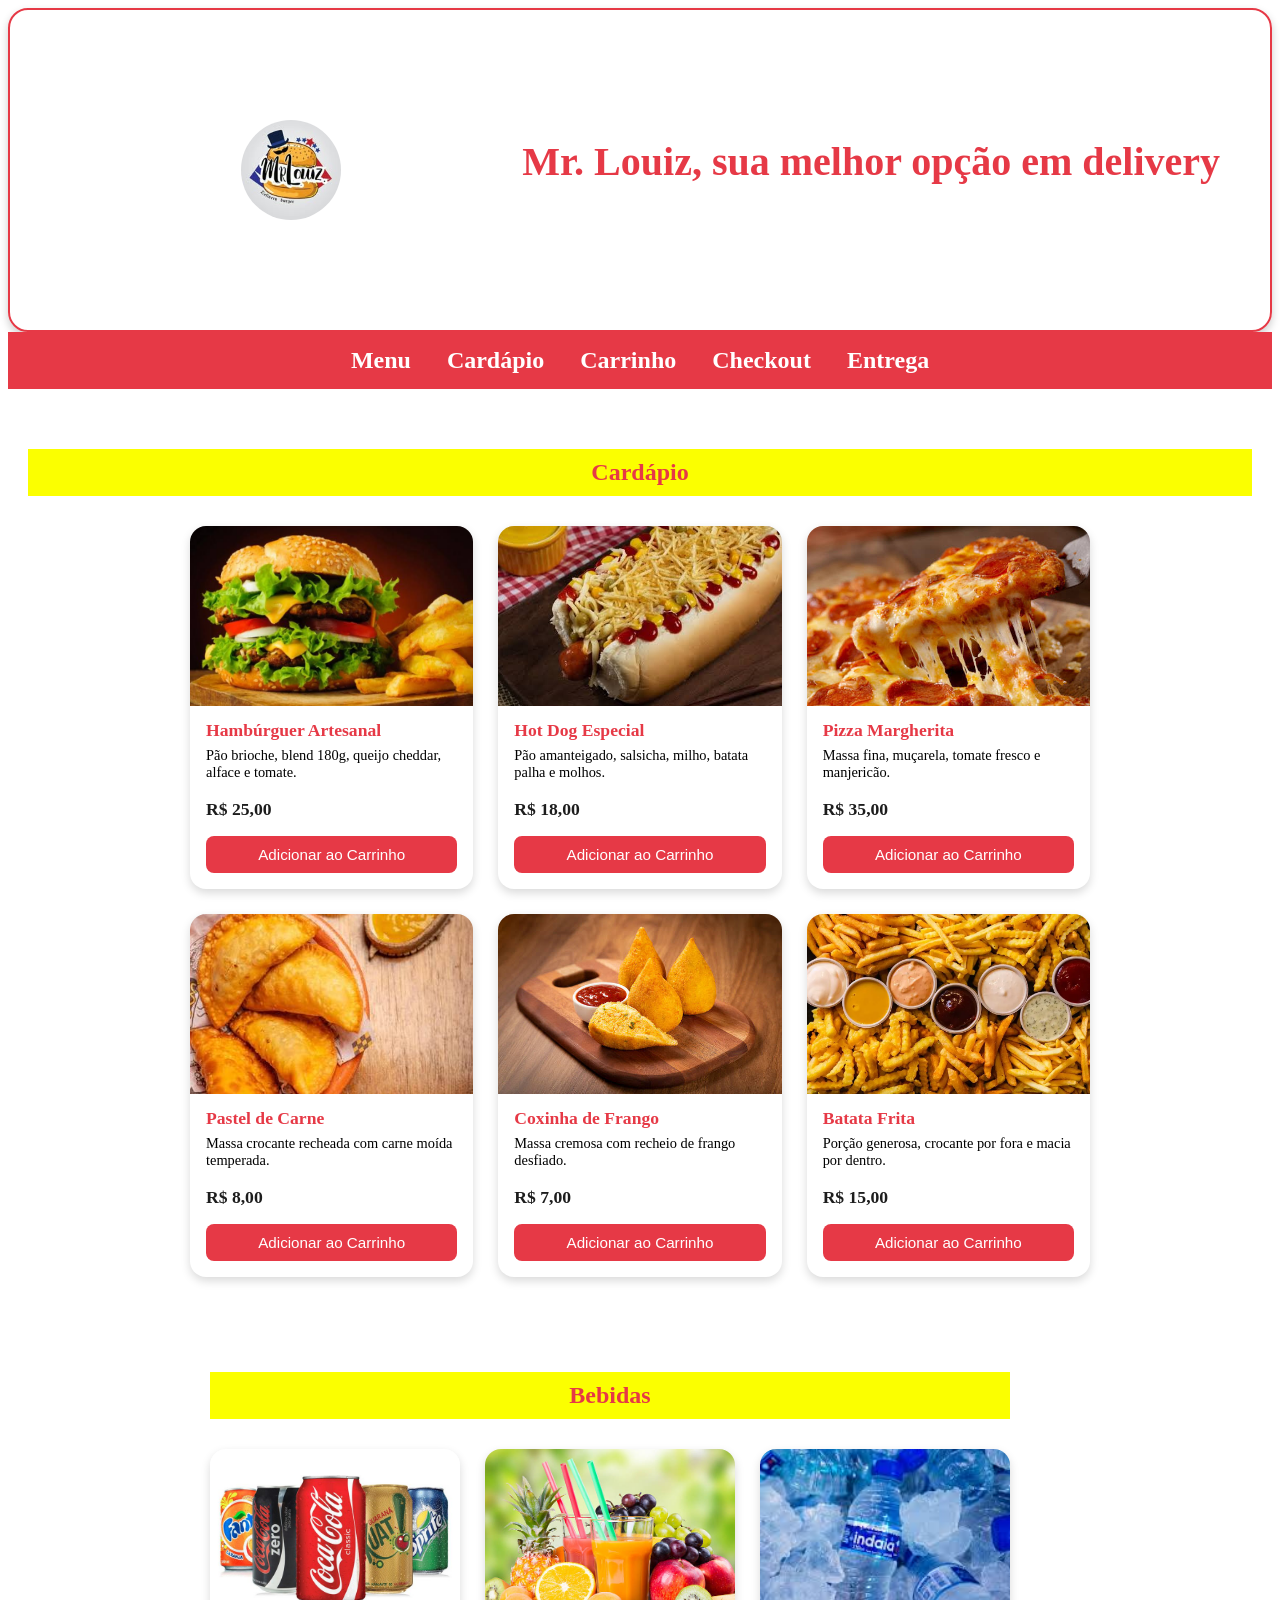
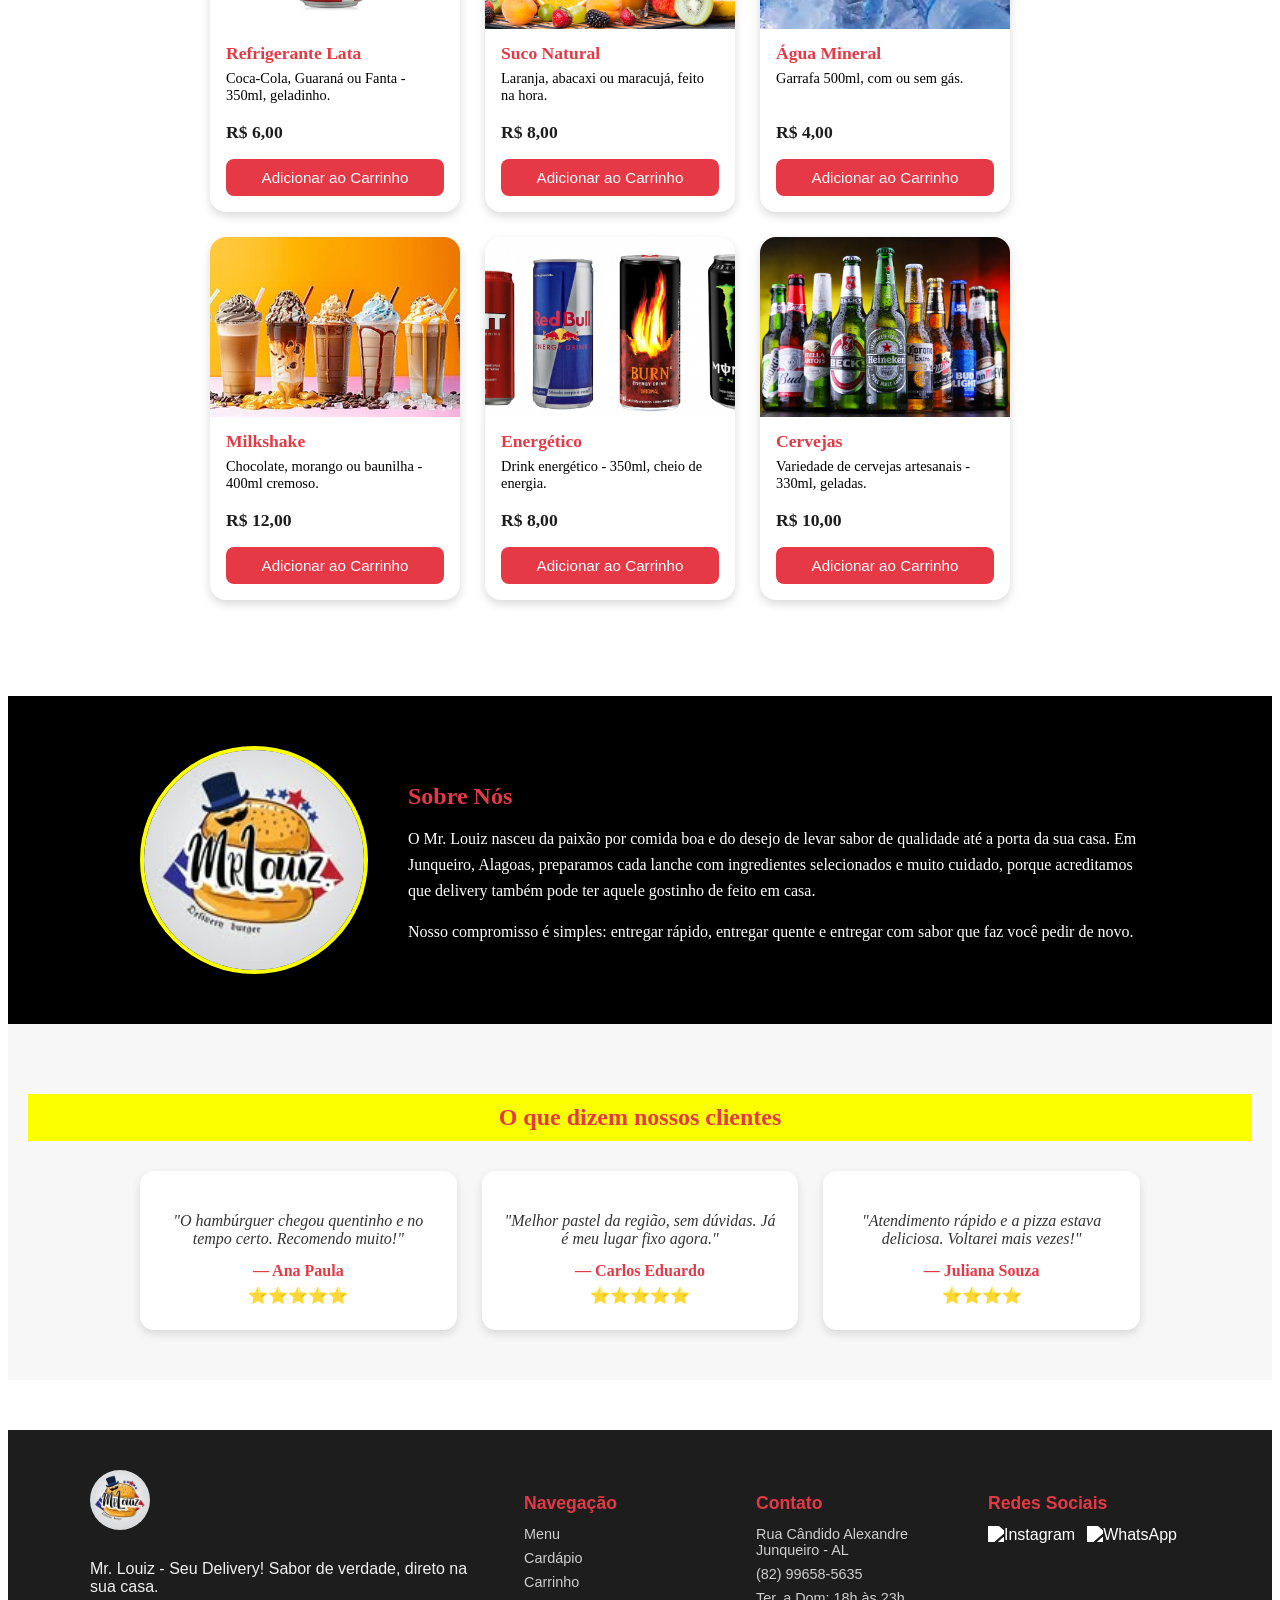
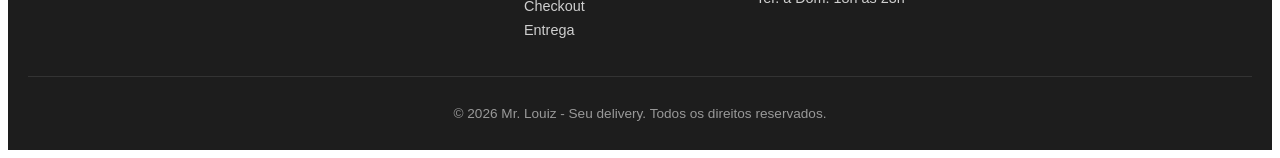
==== commit 7e2b6565: "criacao de button nos combos e cardapios, implementacao do style no cardapio e integração do inicio " ====
--- a/cardapio.html
+++ b/cardapio.html
@@ -32,6 +32,7 @@
         <h4>Hambúrguer Artesanal</h4>
         <p>Pão brioche, blend 180g, queijo cheddar, alface e tomate.</p>
         <span class="preco">R$ 25,00</span>
+        <button class="btn-adicionar" onclick="adicionarAoCarrinho('Hambúrguer Artesanal', 25.00)">Adicionar ao Carrinho</button>
       </div>
 
       <div class="item-cardapio">
@@ -39,6 +40,7 @@
         <h4>Hot Dog Especial</h4>
         <p>Pão amanteigado, salsicha, milho, batata palha e molhos.</p>
         <span class="preco">R$ 18,00</span>
+        <button class="btn-adicionar" onclick="adicionarAoCarrinho('Hot Dog Especial', 18.00)">Adicionar ao Carrinho</button>
       </div>
 
       <div class="item-cardapio">
@@ -46,6 +48,7 @@
         <h4>Pizza Margherita</h4>
         <p>Massa fina, muçarela, tomate fresco e manjericão.</p>
         <span class="preco">R$ 35,00</span>
+        <button class="btn-adicionar" onclick="adicionarAoCarrinho('Pizza Margherita', 35.00)">Adicionar ao Carrinho</button>
       </div>
 
       <div class="item-cardapio">
@@ -53,6 +56,7 @@
         <h4>Pastel de Carne</h4>
         <p>Massa crocante recheada com carne moída temperada.</p>
         <span class="preco">R$ 8,00</span>
+        <button class="btn-adicionar" onclick="adicionarAoCarrinho('Pastel de Carne', 8.00)">Adicionar ao Carrinho</button>
       </div>
 
       <div class="item-cardapio">
@@ -60,6 +64,7 @@
         <h4>Coxinha de Frango</h4>
         <p>Massa cremosa com recheio de frango desfiado.</p>
         <span class="preco">R$ 7,00</span>
+        <button class="btn-adicionar" onclick="adicionarAoCarrinho('Coxinha de Frango', 7.00)">Adicionar ao Carrinho</button>
       </div>
 
       <div class="item-cardapio">
@@ -67,6 +72,7 @@
         <h4>Batata Frita</h4>
         <p>Porção generosa, crocante por fora e macia por dentro.</p>
         <span class="preco">R$ 15,00</span>
+        <button class="btn-adicionar" onclick="adicionarAoCarrinho('Batata Frita', 15.00)">Adicionar ao Carrinho</button>
       </div>
 
 
@@ -79,6 +85,7 @@
       <h4>Refrigerante Lata</h4>
       <p>Coca-Cola, Guaraná ou Fanta - 350ml, geladinho.</p>
       <span class="preco">R$ 6,00</span>
+      <button class="btn-adicionar" onclick="adicionarAoCarrinho('Refrigerante Lata', 6.00)">Adicionar ao Carrinho</button>
     </div>
 
     <div class="item-cardapio">
@@ -86,6 +93,7 @@
       <h4>Suco Natural</h4>
       <p>Laranja, abacaxi ou maracujá, feito na hora.</p>
       <span class="preco">R$ 8,00</span>
+      <button class="btn-adicionar" onclick="adicionarAoCarrinho('Suco Natural', 8.00)">Adicionar ao Carrinho</button>
     </div>
 
     <div class="item-cardapio">
@@ -93,6 +101,7 @@
       <h4>Água Mineral</h4>
       <p>Garrafa 500ml, com ou sem gás.</p>
       <span class="preco">R$ 4,00</span>
+      <button class="btn-adicionar" onclick="adicionarAoCarrinho('Água Mineral', 4.00)">Adicionar ao Carrinho</button>
     </div>
 
     <div class="item-cardapio">
@@ -100,6 +109,7 @@
       <h4>Milkshake</h4>
       <p>Chocolate, morango ou baunilha - 400ml cremoso.</p>
       <span class="preco">R$ 12,00</span>
+      <button class="btn-adicionar" onclick="adicionarAoCarrinho('Milkshake', 12.00)">Adicionar ao Carrinho</button>
     </div>
 
     <div class="item-cardapio">
@@ -107,6 +117,7 @@
       <h4>Energético</h4>
       <p>Drink energético - 350ml, cheio de energia.</p>
       <span class="preco">R$ 8,00</span>
+      <button class="btn-adicionar" onclick="adicionarAoCarrinho('Energético', 8.00)">Adicionar ao Carrinho</button>
     </div>
 
 
@@ -115,6 +126,7 @@
       <h4>Cervejas</h4>
       <p>Variedade de cervejas artesanais - 330ml, geladas.</p>
       <span class="preco">R$ 10,00</span>
+      <button class="btn-adicionar" onclick="adicionarAoCarrinho('Cervejas', 10.00)">Adicionar ao Carrinho</button>
     </div>
 
   </div>
--- a/style.css
+++ b/style.css
@@ -135,24 +135,18 @@
   transition: transform 0.3s ease; /* efeito suave */
 }
 
-
  img.combo {
   align-items: center;
-  width: 300px;
-  height: 320px;
-  border-radius: 30px;
-  box-shadow: 0 4px 8px rgba(0, 0, 0, 0.2);
+  width: 320px;
+  height: auto; 
+  box-shadow: 0 4px 8px rgba(0,0,0,0.2);
   margin-right: 100px;
-  margin-left: 100px;
- 
-
 }
 
  img.combo2 {
   align-items: center;
   width: 320px;
   height: auto;
-  border-radius: 30px;
   box-shadow: 0 4px 8px rgba(0,0,0,0.2);
   margin-right: 100px;
 }
@@ -161,9 +155,11 @@
   align-items: center;
   width: 320px;
   height: auto;
-  border-radius: 30px;
   box-shadow: 0 4px 8px rgba(0,0,0,0.2);
 }
+
+
+
 
 /* footer */
 .footer {
@@ -296,6 +292,20 @@
   transition: color 0.3s ease;
 }
 
+button.btn-adicionar {
+  display: block;
+  width: calc(100% - 32px);
+  margin: 12px auto 16px;
+  padding: 10px;
+  background: #e63946;
+  color: #fff;
+  border: none;
+  border-radius: 8px;
+  font-size: 0.95rem;
+  cursor: pointer;
+  transition: background 0.3s ease, transform 0.2s ease;
+}
+
 .cardapio-completo {
   padding: 40px 20px;
   text-align: center;
@@ -517,20 +527,7 @@
   75% { transform: rotate(4deg); }
 }
 
-
 /* Título "Resumo" dentro do aside */
-.checkout-resumo h3 {
-  background: #e63946;
-  text-align: center;
-  color: #fbff00;
-  margin-bottom: 20px;
-  margin-top: 1px;
-  padding: 15px;
-  border-radius: 10px;
-  font-size: 1.5rem;
-  font-weight: 600;
-  transition: all 0.6s ease;
-}
 
 .carrinho-grid {
   display: grid;
@@ -661,25 +658,26 @@
   display: block;
   text-align: center;
   margin-top: 12px;
-  color: #777;
+  color: #000000;
   text-decoration: none;
   font-size: 0.9rem;
   transition: color 0.2s ease;
 }
 
 .btn-continuar:hover {
-  color: #e63946;
+  color: #ff0015;
 }
 
 /* Resumo do pedido (compartilhado com checkout) */
 .checkout-resumo {
-  background: #fbff00;
+  background: #e63946;
   border-radius: 16px;
   padding: 24px;
   box-shadow: 0 4px 10px rgba(0, 0, 0, 0.1);
   position: sticky;
   top: 20px;
 }
+ 
 
 .resumo-item {
   display: flex;
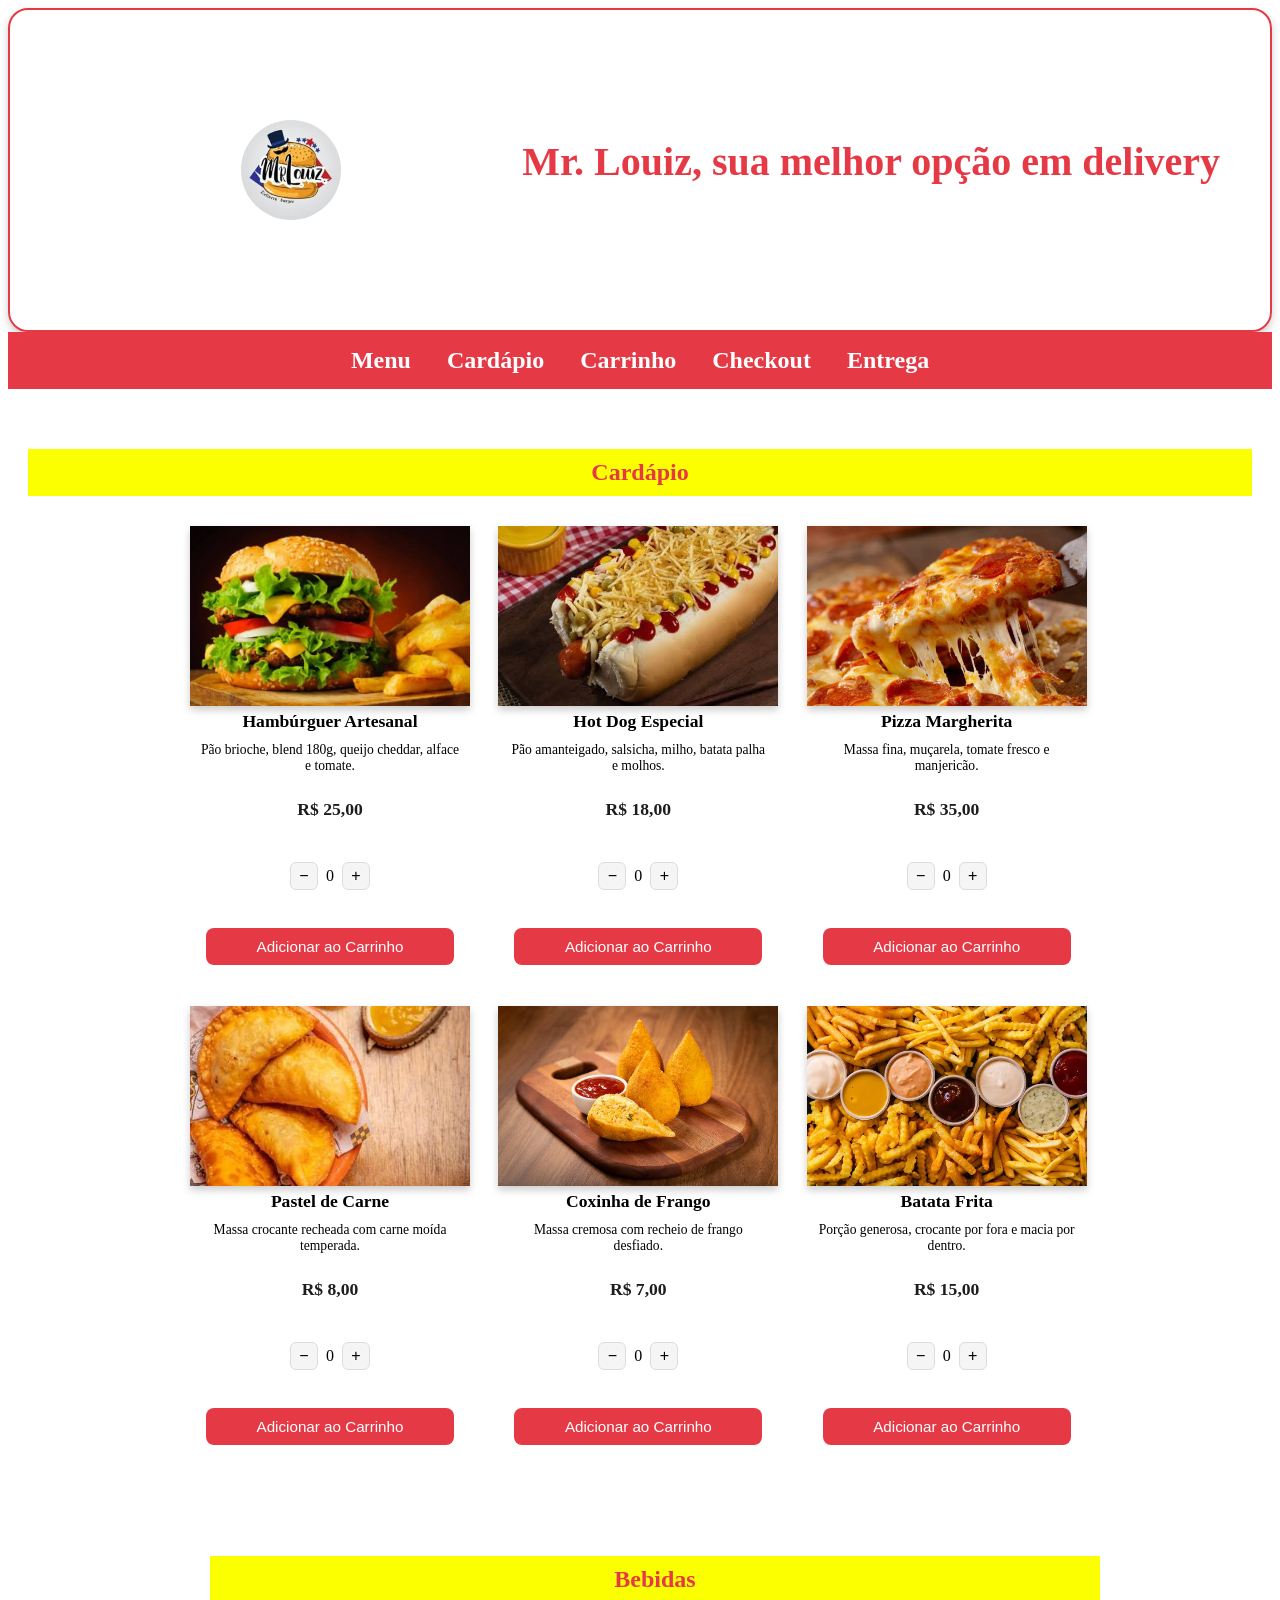
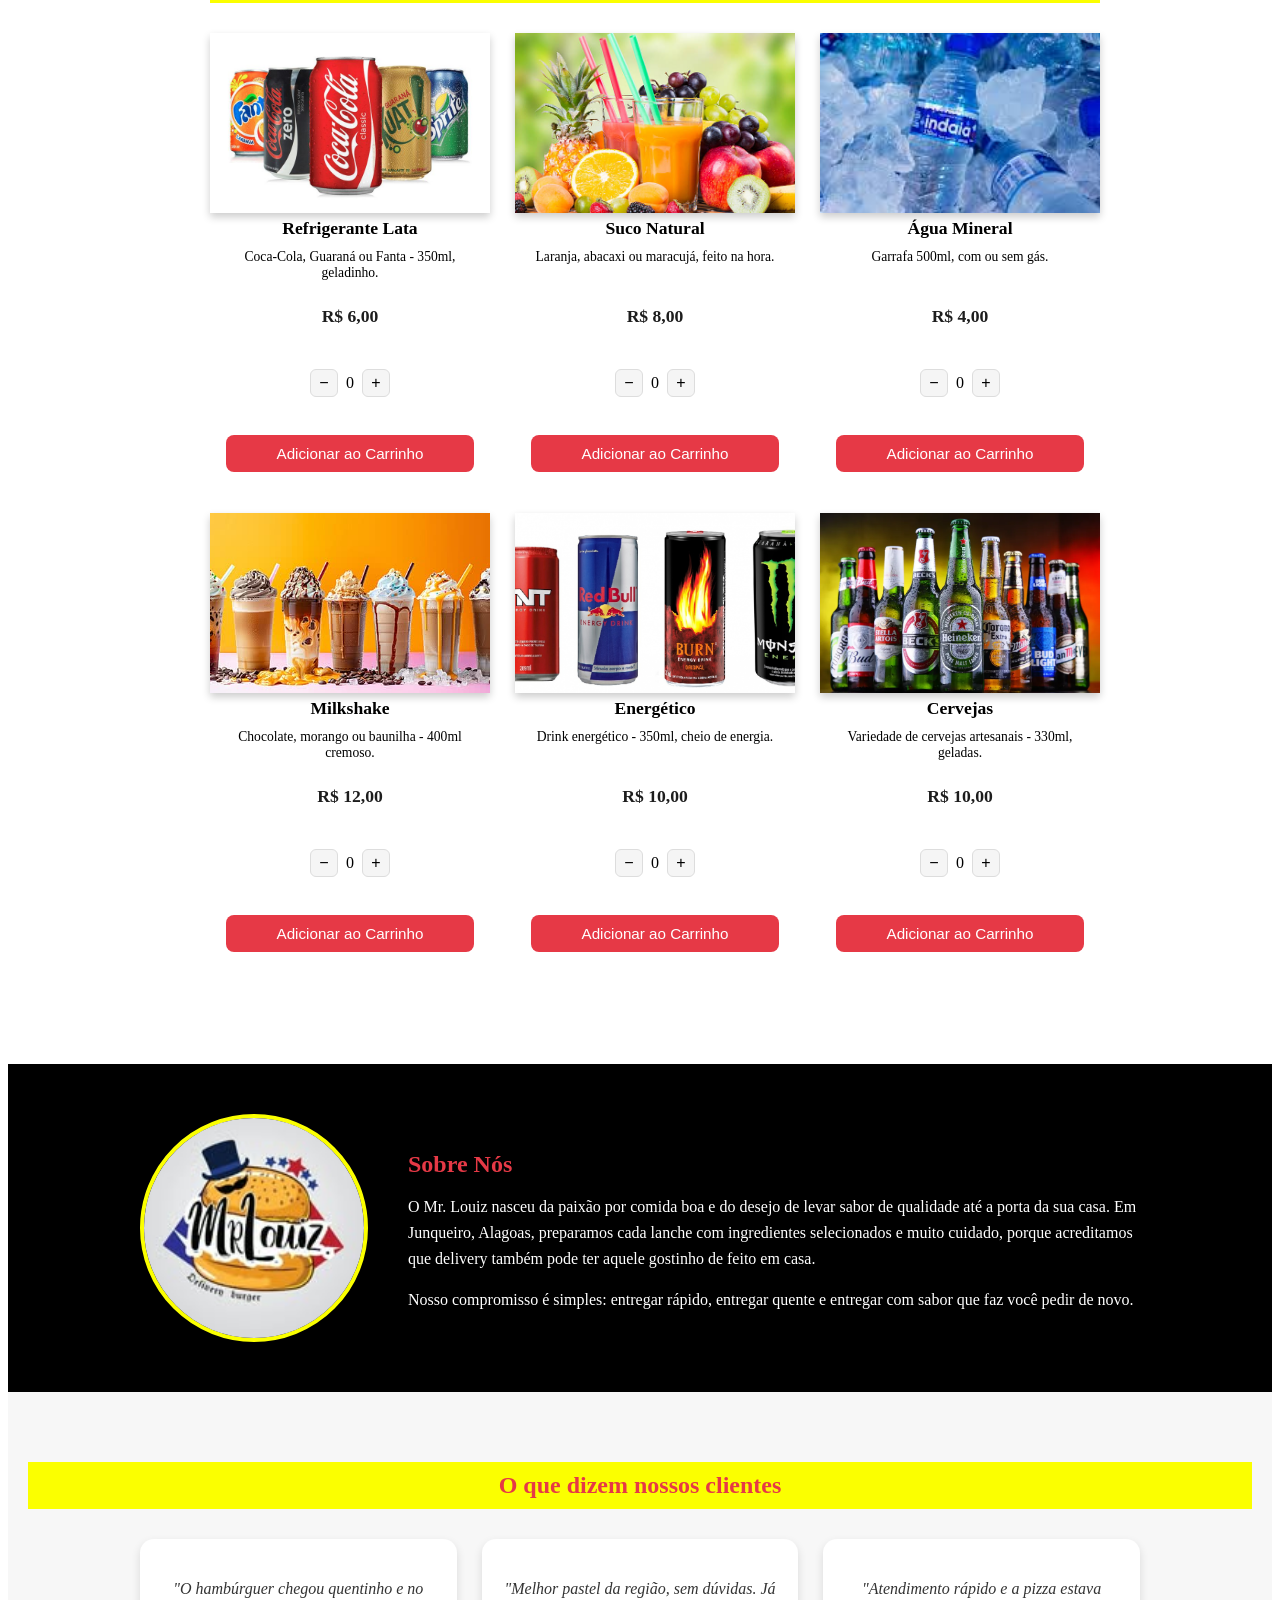
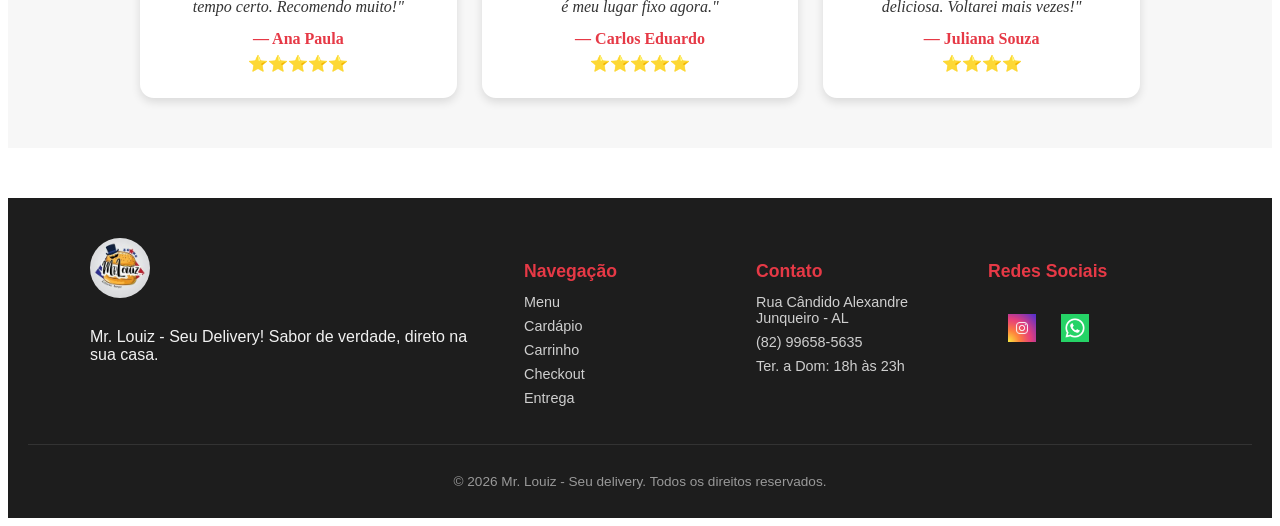
==== commit 5726cc0c: "criacao de button quantitativos, respectivo css e funtion em Js para alteração de implementacao de a" ====
--- a/cardapio.html
+++ b/cardapio.html
@@ -32,6 +32,11 @@
         <h4>Hambúrguer Artesanal</h4>
         <p>Pão brioche, blend 180g, queijo cheddar, alface e tomate.</p>
         <span class="preco">R$ 25,00</span>
+        <div class="controle-qtd">
+        <button class="qtd-btn" onclick="alterarQtd('hamburguer', -1)">−</button>
+        <span id="qtd-hamburguer">0</span>
+        <button class="qtd-btn" onclick="alterarQtd('hamburguer', 1)">+</button>
+      </div>
         <button class="btn-adicionar" onclick="adicionarAoCarrinho('Hambúrguer Artesanal', 25.00)">Adicionar ao Carrinho</button>
       </div>
 
@@ -40,6 +45,11 @@
         <h4>Hot Dog Especial</h4>
         <p>Pão amanteigado, salsicha, milho, batata palha e molhos.</p>
         <span class="preco">R$ 18,00</span>
+        <div class="controle-qtd">
+        <button class="qtd-btn" onclick="alterarQtd('hotdog', -1)">−</button>
+        <span id="qtd-hotdog">0</span>
+        <button class="qtd-btn" onclick="alterarQtd('hotdog', 1)">+</button>
+      </div>
         <button class="btn-adicionar" onclick="adicionarAoCarrinho('Hot Dog Especial', 18.00)">Adicionar ao Carrinho</button>
       </div>
 
@@ -48,6 +58,11 @@
         <h4>Pizza Margherita</h4>
         <p>Massa fina, muçarela, tomate fresco e manjericão.</p>
         <span class="preco">R$ 35,00</span>
+        <div class="controle-qtd">
+        <button class="qtd-btn" onclick="alterarQtd('pizzas', -1)">−</button>
+        <span id="qtd-pizzas">0</span>
+        <button class="qtd-btn" onclick="alterarQtd('pizzas', 1)">+</button>
+      </div>
         <button class="btn-adicionar" onclick="adicionarAoCarrinho('Pizza Margherita', 35.00)">Adicionar ao Carrinho</button>
       </div>
 
@@ -56,6 +71,11 @@
         <h4>Pastel de Carne</h4>
         <p>Massa crocante recheada com carne moída temperada.</p>
         <span class="preco">R$ 8,00</span>
+        <div class="controle-qtd">
+        <button class="qtd-btn" onclick="alterarQtd('pastel', -1)">−</button>
+        <span id="qtd-pastel">0</span>
+        <button class="qtd-btn" onclick="alterarQtd('pastel', 1)">+</button>
+      </div>
         <button class="btn-adicionar" onclick="adicionarAoCarrinho('Pastel de Carne', 8.00)">Adicionar ao Carrinho</button>
       </div>
 
@@ -64,6 +84,11 @@
         <h4>Coxinha de Frango</h4>
         <p>Massa cremosa com recheio de frango desfiado.</p>
         <span class="preco">R$ 7,00</span>
+        <div class="controle-qtd">
+        <button class="qtd-btn" onclick="alterarQtd('coxinhas', -1)">−</button>
+        <span id="qtd-coxinhas">0</span>
+        <button class="qtd-btn" onclick="alterarQtd('coxinhas', 1)">+</button>
+      </div>
         <button class="btn-adicionar" onclick="adicionarAoCarrinho('Coxinha de Frango', 7.00)">Adicionar ao Carrinho</button>
       </div>
 
@@ -72,6 +97,11 @@
         <h4>Batata Frita</h4>
         <p>Porção generosa, crocante por fora e macia por dentro.</p>
         <span class="preco">R$ 15,00</span>
+        <div class="controle-qtd">
+        <button class="qtd-btn" onclick="alterarQtd('batata', -1)">−</button>
+        <span id="qtd-batata">0</span>
+        <button class="qtd-btn" onclick="alterarQtd('batata', 1)">+</button>
+      </div>
         <button class="btn-adicionar" onclick="adicionarAoCarrinho('Batata Frita', 15.00)">Adicionar ao Carrinho</button>
       </div>
 
@@ -85,6 +115,11 @@
       <h4>Refrigerante Lata</h4>
       <p>Coca-Cola, Guaraná ou Fanta - 350ml, geladinho.</p>
       <span class="preco">R$ 6,00</span>
+      <div class="controle-qtd">
+        <button class="qtd-btn" onclick="alterarQtd('refri', -1)">−</button>
+        <span id="qtd-refri">0</span>
+        <button class="qtd-btn" onclick="alterarQtd('refri', 1)">+</button>
+      </div>
       <button class="btn-adicionar" onclick="adicionarAoCarrinho('Refrigerante Lata', 6.00)">Adicionar ao Carrinho</button>
     </div>
 
@@ -93,6 +128,11 @@
       <h4>Suco Natural</h4>
       <p>Laranja, abacaxi ou maracujá, feito na hora.</p>
       <span class="preco">R$ 8,00</span>
+      <div class="controle-qtd">
+        <button class="qtd-btn" onclick="alterarQtd('suco', -1)">−</button>
+        <span id="qtd-suco">0</span>
+        <button class="qtd-btn" onclick="alterarQtd('suco', 1)">+</button>
+      </div>
       <button class="btn-adicionar" onclick="adicionarAoCarrinho('Suco Natural', 8.00)">Adicionar ao Carrinho</button>
     </div>
 
@@ -101,6 +141,11 @@
       <h4>Água Mineral</h4>
       <p>Garrafa 500ml, com ou sem gás.</p>
       <span class="preco">R$ 4,00</span>
+      <div class="controle-qtd">
+        <button class="qtd-btn" onclick="alterarQtd('agua', -1)">−</button>
+        <span id="qtd-agua">0</span>
+        <button class="qtd-btn" onclick="alterarQtd('agua', 1)">+</button>
+      </div>
       <button class="btn-adicionar" onclick="adicionarAoCarrinho('Água Mineral', 4.00)">Adicionar ao Carrinho</button>
     </div>
 
@@ -109,6 +154,11 @@
       <h4>Milkshake</h4>
       <p>Chocolate, morango ou baunilha - 400ml cremoso.</p>
       <span class="preco">R$ 12,00</span>
+      <div class="controle-qtd">
+        <button class="qtd-btn" onclick="alterarQtd('milkshake', -1)">−</button>
+        <span id="qtd-milkshake">0</span>
+        <button class="qtd-btn" onclick="alterarQtd('milkshake', 1)">+</button>
+      </div>
       <button class="btn-adicionar" onclick="adicionarAoCarrinho('Milkshake', 12.00)">Adicionar ao Carrinho</button>
     </div>
 
@@ -116,7 +166,12 @@
       <img src="img/energeticod.jpg" alt="Energético">
       <h4>Energético</h4>
       <p>Drink energético - 350ml, cheio de energia.</p>
-      <span class="preco">R$ 8,00</span>
+      <span class="preco">R$ 10,00</span>
+      <div class="controle-qtd">
+        <button class="qtd-btn" onclick="alterarQtd('energetico', -1)">−</button>
+        <span id="qtd-energetico">0</span>
+        <button class="qtd-btn" onclick="alterarQtd('energetico', 1)">+</button>
+      </div>
       <button class="btn-adicionar" onclick="adicionarAoCarrinho('Energético', 8.00)">Adicionar ao Carrinho</button>
     </div>
 
@@ -126,6 +181,11 @@
       <h4>Cervejas</h4>
       <p>Variedade de cervejas artesanais - 330ml, geladas.</p>
       <span class="preco">R$ 10,00</span>
+      <div class="controle-qtd">
+        <button class="qtd-btn" onclick="alterarQtd('cervejas', -1)">−</button>
+        <span id="qtd-cervejas">0</span>
+        <button class="qtd-btn" onclick="alterarQtd('cervejas', 1)">+</button>
+      </div>
       <button class="btn-adicionar" onclick="adicionarAoCarrinho('Cervejas', 10.00)">Adicionar ao Carrinho</button>
     </div>
 
@@ -215,11 +275,10 @@
       <h4>Redes Sociais</h4>
       <div class="footer-social">
         <a href="https://instagram.com/mr.louiz82" target="_blank" aria-label="Instagram">
-          <img src="img/instagram-icon.png" alt="Instagram">
+          <img src="img/instagram.jpeg" alt="Instagram">
         </a>
         <a href="https://wa.me/5582996585635" target="_blank" aria-label="WhatsApp">
-          <img src="img/whatsapp-icon.png" alt="WhatsApp">
-        </a>
+          <img src="img/whatsapp.jpeg" alt="WhatsApp">
         </a>
       </div>
     </div>
--- a/style.css
+++ b/style.css
@@ -138,7 +138,7 @@
  img.combo {
   align-items: center;
   width: 320px;
-  height: auto; 
+  height: 320px; 
   box-shadow: 0 4px 8px rgba(0,0,0,0.2);
   margin-right: 100px;
 }
@@ -156,6 +156,38 @@
   width: 320px;
   height: auto;
   box-shadow: 0 4px 8px rgba(0,0,0,0.2);
+}
+
+
+
+.controle-qtd {
+  display: flex;
+  align-items: center;
+  gap: 10px;
+  margin: 10px 90px;
+  padding: 16px 0;
+}
+
+.qtd-btn {
+  width: 28px;
+  height: 28px;
+  border: 1px solid #ddd;
+  background: #f5f5f5;
+  border-radius: 6px;
+  font-size: 1rem;
+  cursor: pointer;
+  transition: background 0.2s ease;
+}
+
+.qtd-btn:hover {
+  background: #e63946;
+  color: #fff;
+}
+
+.qtd-valor {
+  min-width: 20px;
+  text-align: center;
+  font-weight: bold;
 }
 
 
@@ -225,20 +257,20 @@
 }
 
 .footer-social {
-  display: flex;
-  gap: 12px;
+  margin-left: auto;
+  padding: 20px;
+  display: flex;
+  gap: 25px;
 }
 
 .footer-social img {
   width: 28px;
   height: 28px;
-  filter: brightness(0) invert(1); /* deixa os ícones brancos */
   transition: transform 0.3s ease, filter 0.3s ease;
 }
 
 .footer-social img:hover {
-  transform: scale(1.15);
-  filter: brightness(0) invert(0.6) sepia(1) hue-rotate(-50deg) saturate(5); /* fica vermelho no hover */
+  transform: scale(1.70);
 }
 
 .footer-baixo {
@@ -311,51 +343,55 @@
   text-align: center;
 }
 
+/* Ajuste no seu container pai */
 .grid-cardapio {
   display: grid;
-  grid-template-columns: repeat(auto-fit, minmax(250px, 1fr));
+  /* Alterado de 1fr para fixar tamanhos mais confortáveis */
+  grid-template-columns: repeat(auto-fill, minmax(280px, 1fr)); 
   gap: 25px;
   max-width: 900px;
   margin: 30px auto 0;
 }
 
+/* Ajuste no item individual */
 .item-cardapio {
-  background: #fff;
-  border-radius: 16px;
-  overflow: hidden;
-  box-shadow: 0 4px 10px rgba(0, 0, 0, 0.15);
-  transition: transform 0.3s ease, box-shadow 0.3s ease;
-  text-align: left;
-}
-
-.item-cardapio:hover {
-  transform: translateY(-6px);
-  box-shadow: 0 8px 18px rgba(0, 0, 0, 0.25);
-}
+  width: 100%;       /* O item ocupa a largura da célula do grid */
+  max-width: 280px;  /* Mantém o tamanho fixo que você quer */
+  margin: 0;         /* Zera qualquer margem lateral que possa estar vindo de outro lugar */
+  display: flex;
+  flex-direction: column;
+  align-items: center;
+  text-align: center;
+}
+
+/* 2. Garante que a imagem não force o quadrado a crescer */
 
 .item-cardapio img {
-  width: 100%;
-  height: 180px;
-  object-fit: cover;
-  max-height: 180px;
-  display: block;
-}
-.item-cardapio img:hover {
-  transform: translateY(-6px);
-  box-shadow: 0 8px 18px rgba(0, 0, 0, 0.25);
-}
-
+  width: 100%;       
+  height: 180px;     
+  object-fit: cover; 
+  box-shadow: 0 4px 8px rgba(0,0,0,0.2);
+  margin-right: 0;   
+  display: block;
+}
+
+/* 3. Ajuste os espaçamentos internos para não ocupar espaço desnecessário */
 .item-cardapio h4 {
-  margin: 14px 16px 6px;
-  color: #e63946;
+  margin: 5px 0;
   font-size: 1.1rem;
 }
 
 .item-cardapio p {
-  margin: 0 16px;
-  font-size: 0.9rem;
-  color: #000000;
+  margin: 5px 0;
+  font-size: 0.85rem;
   min-height: 40px;
+  padding: 0 10px;
+}
+
+/* 4. O container dos botões + e - */
+.controle-qtd {
+  margin: 10px 0 !important; /* Remove o margin lateral exagerado que estava com 90px */
+  gap: 8px;
 }
 
 .item-cardapio .preco {
@@ -748,6 +784,7 @@
   }
 }
 
+
 /* checkout*/
 .checkout-container {
   max-width: 1100px;
@@ -939,6 +976,84 @@
   opacity: 1;
 }
 
+.pagamento-imagens {
+  display: flex;              /* coloca lado a lado */
+  justify-content: center;    /* centraliza horizontalmente */
+  align-items: center;        /* centraliza verticalmente */
+  gap: 30px;                  /* espaço entre as imagens */
+  margin: 20px 0;
+}
+
+.pix-imagem,
+.cartao-imagem,
+.site-seguro-imagem,
+.dinheiro-imagem {
+  width: 140px;               /* tamanho agradável */
+  height: auto;               /* mantém proporção */
+  border-radius: 10px;
+  transition: transform 0.2s ease;
+}
+
+.site-seguro-imagem {
+  width: 80px;                /* logo menor */
+  height: auto;               /* mantém proporção */
+  border-radius: 10px;
+  transition: transform 0.2s ease;
+}
+.dinheiro-imagem {
+  width: 60px;               /* tamanho agradável */
+  height: auto;               /* mantém proporção */
+  border-radius: 10px;
+  transition: transform 0.2s ease;
+}
+
+.pix-imagem:hover,
+.cartao-imagem:hover,
+.site-seguro-imagem:hover,
+.dinheiro-imagem:hover {
+  transform: scale(1.3);      /* efeito suave ao passar o mouse */
+}
+
+
+
+/* Botão de confirmar sempre visível no rodapé */
+.btn-confirmar {
+  position: sticky;
+  bottom: 20px;
+  background: #28a745;
+  color: #fff;
+  padding: 12px 20px;
+  border: none;
+  border-radius: 6px;
+  font-size: 1.1em;
+  cursor: pointer;
+  width: 100%;
+}
+
+.btn-confirmar:hover {
+  background: #218838;
+}
+
+/* Bloco Pix com animação */
+#bloco-pix {
+  display: none;
+  margin-top: 10px;
+  padding: 12px;
+  background: #eef;
+  border-radius: 6px;
+}
+
+#bloco-pix.show {
+  display: block;
+  animation: fadeIn 0.4s ease-in-out;
+}
+
+@keyframes fadeIn {
+  from { opacity: 0; transform: translateY(-5px); }
+  to { opacity: 1; transform: translateY(0); }
+}
+
+
 /* Resumo do pedido */
 .checkout-resumo {
   background: #fff;
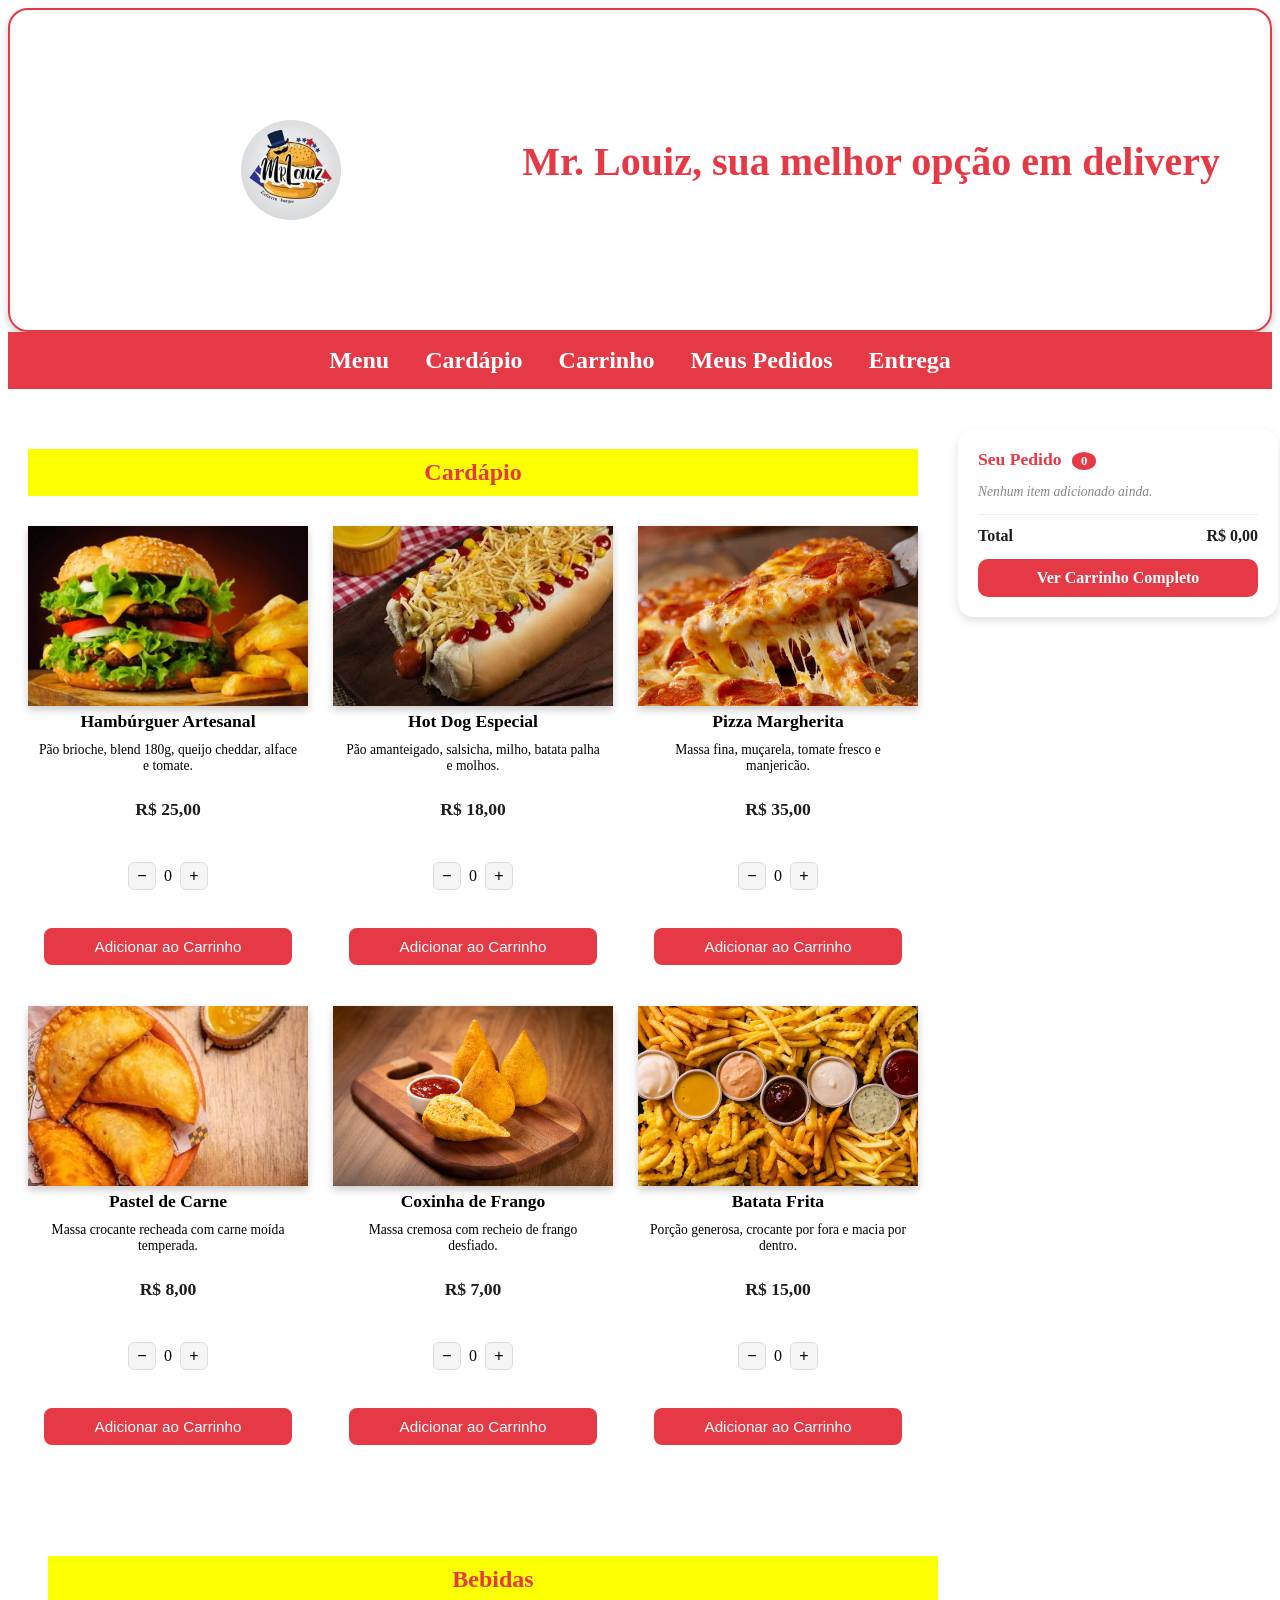
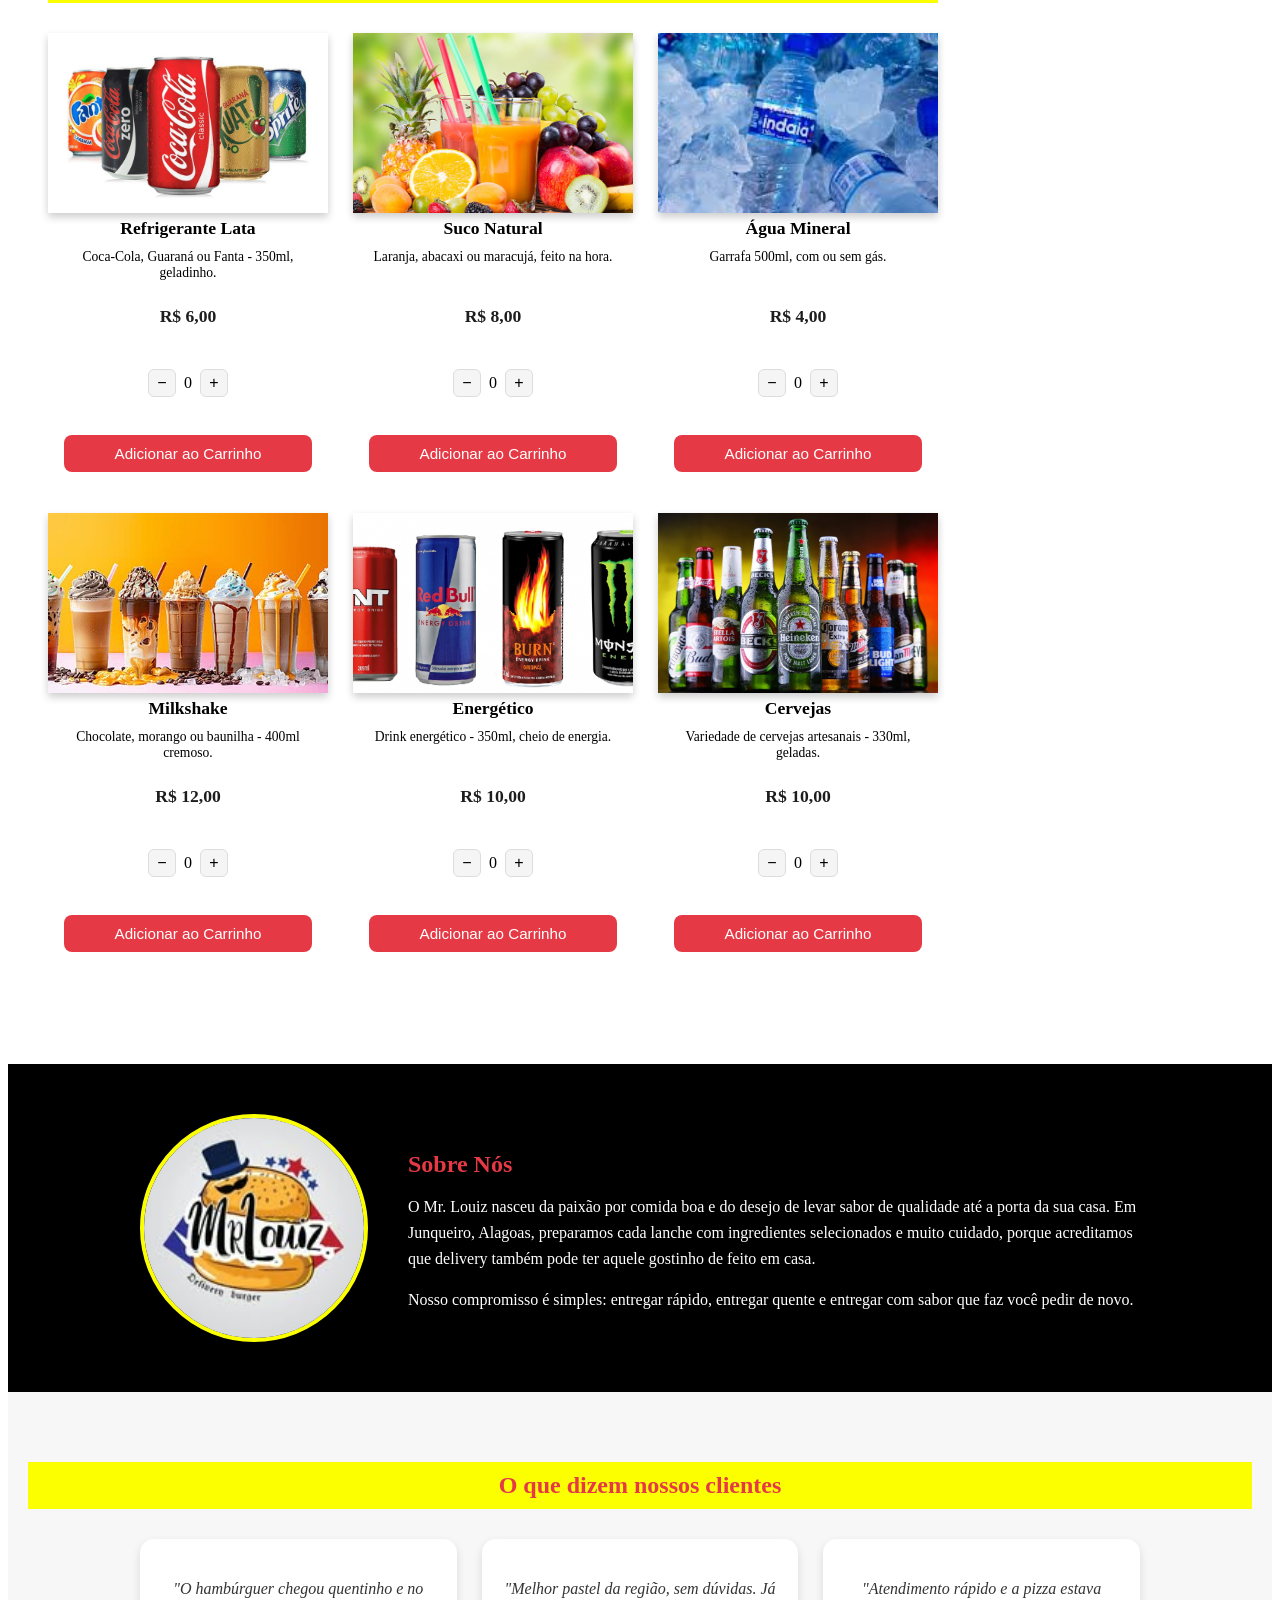
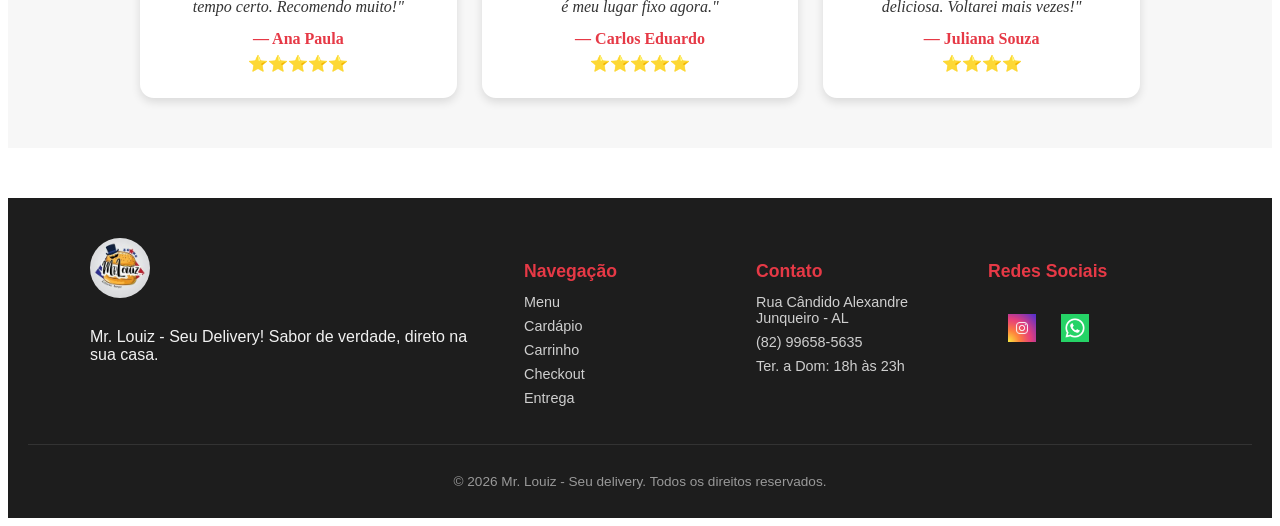
==== commit acf4d0e2: "criação de mini carrinho de compras para pré visualização do cliente, modificação no formulario de p" ====
--- a/cardapio.html
+++ b/cardapio.html
@@ -1,11 +1,11 @@
 <!DOCTYPE html>
-<html lang="en">
+<html lang="pt-BR">
 <head>
     <meta charset="UTF-8">
     <meta name="viewport" content="width=device-width, initial-scale=1.0">
     <title>Cardápio</title>
       <link rel="stylesheet" href="style.css">
-  <script src="script.js"></script>
+
 </head>
 <body>
     <main>
@@ -18,10 +18,12 @@
   <h2>
   <a href="menu.html"> Menu</a>
   <a href="cardapio.html"> Cardápio</a>
-  <a href="carrinho.html"> Carrinho</a>
-  <a href="checkout.html"> Checkout</a>
+  <a href="carrinho.html"> Carrinho <span id="contador-carrinho" style="display:none; background:#fbff00; color:#e63946; border-radius:50%; padding:2px 7px; font-size:0.75rem; margin-left:4px;">0</span></a>
+  <a href="checkout.html"> Meus Pedidos</a>
   <a href="rastreamento.html"> Entrega</a>
 </h2>
+
+  <div class="cardapio-layout">
 
   <section class="cardapio-completo">
     <h3>Cardápio</h3>
@@ -33,11 +35,11 @@
         <p>Pão brioche, blend 180g, queijo cheddar, alface e tomate.</p>
         <span class="preco">R$ 25,00</span>
         <div class="controle-qtd">
-        <button class="qtd-btn" onclick="alterarQtd('hamburguer', -1)">−</button>
+        <button class="qtd-btn" onclick="alterarQtd('hamburguer', -1)" type="button">−</button>
         <span id="qtd-hamburguer">0</span>
-        <button class="qtd-btn" onclick="alterarQtd('hamburguer', 1)">+</button>
-      </div>
-        <button class="btn-adicionar" onclick="adicionarAoCarrinho('Hambúrguer Artesanal', 25.00)">Adicionar ao Carrinho</button>
+        <button class="qtd-btn" onclick="alterarQtd('hamburguer', 1)" type="button">+</button>
+      </div>
+        <button class="btn-adicionar" onclick="adicionarAoCarrinho('hamburguer', 'Hambúrguer Artesanal', 25.00, 'img/hamburguer.jpg')">Adicionar ao Carrinho</button>
       </div>
 
       <div class="item-cardapio">
@@ -46,11 +48,11 @@
         <p>Pão amanteigado, salsicha, milho, batata palha e molhos.</p>
         <span class="preco">R$ 18,00</span>
         <div class="controle-qtd">
-        <button class="qtd-btn" onclick="alterarQtd('hotdog', -1)">−</button>
+        <button class="qtd-btn" onclick="alterarQtd('hotdog', -1)" type="button">−</button>
         <span id="qtd-hotdog">0</span>
-        <button class="qtd-btn" onclick="alterarQtd('hotdog', 1)">+</button>
-      </div>
-        <button class="btn-adicionar" onclick="adicionarAoCarrinho('Hot Dog Especial', 18.00)">Adicionar ao Carrinho</button>
+        <button class="qtd-btn" onclick="alterarQtd('hotdog', 1)" type="button">+</button>
+      </div>
+        <button class="btn-adicionar" onclick="adicionarAoCarrinho('hotdog', 'Hot Dog Especial', 18.00, 'img/hotdog.jpeg')">Adicionar ao Carrinho</button>
       </div>
 
       <div class="item-cardapio">
@@ -59,11 +61,11 @@
         <p>Massa fina, muçarela, tomate fresco e manjericão.</p>
         <span class="preco">R$ 35,00</span>
         <div class="controle-qtd">
-        <button class="qtd-btn" onclick="alterarQtd('pizzas', -1)">−</button>
+        <button class="qtd-btn" onclick="alterarQtd('pizzas', -1)" type="button">−</button>
         <span id="qtd-pizzas">0</span>
-        <button class="qtd-btn" onclick="alterarQtd('pizzas', 1)">+</button>
-      </div>
-        <button class="btn-adicionar" onclick="adicionarAoCarrinho('Pizza Margherita', 35.00)">Adicionar ao Carrinho</button>
+        <button class="qtd-btn" onclick="alterarQtd('pizzas', 1)" type="button">+</button>
+      </div>
+        <button class="btn-adicionar" onclick="adicionarAoCarrinho('pizzas', 'Pizza Margherita', 35.00, 'img/pizzas.jpeg')">Adicionar ao Carrinho</button>
       </div>
 
       <div class="item-cardapio">
@@ -72,11 +74,11 @@
         <p>Massa crocante recheada com carne moída temperada.</p>
         <span class="preco">R$ 8,00</span>
         <div class="controle-qtd">
-        <button class="qtd-btn" onclick="alterarQtd('pastel', -1)">−</button>
+        <button class="qtd-btn" onclick="alterarQtd('pastel', -1)" type="button">−</button>
         <span id="qtd-pastel">0</span>
-        <button class="qtd-btn" onclick="alterarQtd('pastel', 1)">+</button>
-      </div>
-        <button class="btn-adicionar" onclick="adicionarAoCarrinho('Pastel de Carne', 8.00)">Adicionar ao Carrinho</button>
+        <button class="qtd-btn" onclick="alterarQtd('pastel', 1)" type="button">+</button>
+      </div>
+        <button class="btn-adicionar" onclick="adicionarAoCarrinho('pastel', 'Pastel de Carne', 8.00, 'img/pastel.jpeg')">Adicionar ao Carrinho</button>
       </div>
 
       <div class="item-cardapio">
@@ -85,11 +87,11 @@
         <p>Massa cremosa com recheio de frango desfiado.</p>
         <span class="preco">R$ 7,00</span>
         <div class="controle-qtd">
-        <button class="qtd-btn" onclick="alterarQtd('coxinhas', -1)">−</button>
+        <button class="qtd-btn" onclick="alterarQtd('coxinhas', -1)" type="button">−</button>
         <span id="qtd-coxinhas">0</span>
-        <button class="qtd-btn" onclick="alterarQtd('coxinhas', 1)">+</button>
-      </div>
-        <button class="btn-adicionar" onclick="adicionarAoCarrinho('Coxinha de Frango', 7.00)">Adicionar ao Carrinho</button>
+        <button class="qtd-btn" onclick="alterarQtd('coxinhas', 1)" type="button">+</button>
+      </div>
+        <button class="btn-adicionar" onclick="adicionarAoCarrinho('coxinhas', 'Coxinha de Frango', 7.00, 'img/coxinhas.jpeg')">Adicionar ao Carrinho</button>
       </div>
 
       <div class="item-cardapio">
@@ -98,11 +100,11 @@
         <p>Porção generosa, crocante por fora e macia por dentro.</p>
         <span class="preco">R$ 15,00</span>
         <div class="controle-qtd">
-        <button class="qtd-btn" onclick="alterarQtd('batata', -1)">−</button>
+        <button class="qtd-btn" onclick="alterarQtd('batata', -1)" type="button">−</button>
         <span id="qtd-batata">0</span>
-        <button class="qtd-btn" onclick="alterarQtd('batata', 1)">+</button>
-      </div>
-        <button class="btn-adicionar" onclick="adicionarAoCarrinho('Batata Frita', 15.00)">Adicionar ao Carrinho</button>
+        <button class="qtd-btn" onclick="alterarQtd('batata', 1)" type="button">+</button>
+      </div>
+        <button class="btn-adicionar" onclick="adicionarAoCarrinho('batata', 'Batata Frita', 15.00, 'img/batata.jpg')">Adicionar ao Carrinho</button>
       </div>
 
 
@@ -116,11 +118,11 @@
       <p>Coca-Cola, Guaraná ou Fanta - 350ml, geladinho.</p>
       <span class="preco">R$ 6,00</span>
       <div class="controle-qtd">
-        <button class="qtd-btn" onclick="alterarQtd('refri', -1)">−</button>
+        <button class="qtd-btn" onclick="alterarQtd('refri', -1)" type="button">−</button>
         <span id="qtd-refri">0</span>
-        <button class="qtd-btn" onclick="alterarQtd('refri', 1)">+</button>
-      </div>
-      <button class="btn-adicionar" onclick="adicionarAoCarrinho('Refrigerante Lata', 6.00)">Adicionar ao Carrinho</button>
+        <button class="qtd-btn" onclick="alterarQtd('refri', 1)" type="button">+</button>
+      </div>
+      <button class="btn-adicionar" onclick="adicionarAoCarrinho('refri', 'Refrigerante Lata', 6.00, 'img/refri.jpg')">Adicionar ao Carrinho</button>
     </div>
 
     <div class="item-cardapio">
@@ -129,11 +131,11 @@
       <p>Laranja, abacaxi ou maracujá, feito na hora.</p>
       <span class="preco">R$ 8,00</span>
       <div class="controle-qtd">
-        <button class="qtd-btn" onclick="alterarQtd('suco', -1)">−</button>
+        <button class="qtd-btn" onclick="alterarQtd('suco', -1)" type="button">−</button>
         <span id="qtd-suco">0</span>
-        <button class="qtd-btn" onclick="alterarQtd('suco', 1)">+</button>
-      </div>
-      <button class="btn-adicionar" onclick="adicionarAoCarrinho('Suco Natural', 8.00)">Adicionar ao Carrinho</button>
+        <button class="qtd-btn" onclick="alterarQtd('suco', 1)" type="button">+</button>
+      </div>
+      <button class="btn-adicionar" onclick="adicionarAoCarrinho('suco', 'Suco Natural', 8.00, 'img/suco.jpeg')">Adicionar ao Carrinho</button>
     </div>
 
     <div class="item-cardapio">
@@ -142,11 +144,11 @@
       <p>Garrafa 500ml, com ou sem gás.</p>
       <span class="preco">R$ 4,00</span>
       <div class="controle-qtd">
-        <button class="qtd-btn" onclick="alterarQtd('agua', -1)">−</button>
+        <button class="qtd-btn" onclick="alterarQtd('agua', -1)" type="button">−</button>
         <span id="qtd-agua">0</span>
-        <button class="qtd-btn" onclick="alterarQtd('agua', 1)">+</button>
-      </div>
-      <button class="btn-adicionar" onclick="adicionarAoCarrinho('Água Mineral', 4.00)">Adicionar ao Carrinho</button>
+        <button class="qtd-btn" onclick="alterarQtd('agua', 1)" type="button">+</button>
+      </div>
+      <button class="btn-adicionar" onclick="adicionarAoCarrinho('agua', 'Água Mineral', 4.00, 'img/agua.jpeg')">Adicionar ao Carrinho</button>
     </div>
 
     <div class="item-cardapio">
@@ -155,11 +157,11 @@
       <p>Chocolate, morango ou baunilha - 400ml cremoso.</p>
       <span class="preco">R$ 12,00</span>
       <div class="controle-qtd">
-        <button class="qtd-btn" onclick="alterarQtd('milkshake', -1)">−</button>
+        <button class="qtd-btn" onclick="alterarQtd('milkshake', -1)" type="button">−</button>
         <span id="qtd-milkshake">0</span>
-        <button class="qtd-btn" onclick="alterarQtd('milkshake', 1)">+</button>
-      </div>
-      <button class="btn-adicionar" onclick="adicionarAoCarrinho('Milkshake', 12.00)">Adicionar ao Carrinho</button>
+        <button class="qtd-btn" onclick="alterarQtd('milkshake', 1)" type="button">+</button>
+      </div>
+      <button class="btn-adicionar" onclick="adicionarAoCarrinho('milkshake', 'Milkshake', 12.00, 'img/milkshake.jpg')">Adicionar ao Carrinho</button>
     </div>
 
     <div class="item-cardapio">
@@ -168,11 +170,11 @@
       <p>Drink energético - 350ml, cheio de energia.</p>
       <span class="preco">R$ 10,00</span>
       <div class="controle-qtd">
-        <button class="qtd-btn" onclick="alterarQtd('energetico', -1)">−</button>
+        <button class="qtd-btn" onclick="alterarQtd('energetico', -1)" type="button">−</button>
         <span id="qtd-energetico">0</span>
-        <button class="qtd-btn" onclick="alterarQtd('energetico', 1)">+</button>
-      </div>
-      <button class="btn-adicionar" onclick="adicionarAoCarrinho('Energético', 8.00)">Adicionar ao Carrinho</button>
+        <button class="qtd-btn" onclick="alterarQtd('energetico', 1)" type="button">+</button>
+      </div>
+      <button class="btn-adicionar" onclick="adicionarAoCarrinho('energetico', 'Energético', 10.00, 'img/energeticod.jpg')">Adicionar ao Carrinho</button>
     </div>
 
 
@@ -182,11 +184,11 @@
       <p>Variedade de cervejas artesanais - 330ml, geladas.</p>
       <span class="preco">R$ 10,00</span>
       <div class="controle-qtd">
-        <button class="qtd-btn" onclick="alterarQtd('cervejas', -1)">−</button>
+        <button class="qtd-btn" onclick="alterarQtd('cervejas', -1)" type="button">−</button>
         <span id="qtd-cervejas">0</span>
-        <button class="qtd-btn" onclick="alterarQtd('cervejas', 1)">+</button>
-      </div>
-      <button class="btn-adicionar" onclick="adicionarAoCarrinho('Cervejas', 10.00)">Adicionar ao Carrinho</button>
+        <button class="qtd-btn" onclick="alterarQtd('cervejas', 1)" type="button">+</button>
+      </div>
+      <button class="btn-adicionar" onclick="adicionarAoCarrinho('cervejas', 'Cervejas', 10.00, 'img/cervejas.jpg')">Adicionar ao Carrinho</button>
     </div>
 
   </div>
@@ -194,6 +196,22 @@
 
     </div>
   </section>
+
+  <!-- MINI-CARRINHO: mostra em tempo real o que já está sendo adicionado, com o total -->
+  <aside class="mini-carrinho">
+    <h3>Seu Pedido <span id="mini-carrinho-contagem">0</span></h3>
+    <div id="mini-carrinho-lista">
+      <p class="mini-carrinho-vazio">Nenhum item adicionado ainda.</p>
+    </div>
+    <div class="mini-carrinho-linha"></div>
+    <div class="mini-carrinho-total-linha">
+      <span>Total</span>
+      <span id="mini-carrinho-total">R$ 0,00</span>
+    </div>
+    <a href="carrinho.html" class="btn-continuar-grande mini-carrinho-btn">Ver Carrinho Completo</a>
+  </aside>
+
+  </div>
 
   <!-- SOBRE NÓS -->
   <section class="sobre-nos">
@@ -289,5 +307,6 @@
     <p>&copy; 2026 Mr. Louiz - Seu delivery. Todos os direitos reservados.</p>
   </div>
 </footer>
+<script src="script.js"></script>
 </body>
 </html>
--- a/style.css
+++ b/style.css
@@ -188,6 +188,18 @@
   min-width: 20px;
   text-align: center;
   font-weight: bold;
+}
+
+/* NOVO: aviso visual quando tentam adicionar com quantidade 0 */
+.qtd-alerta {
+  display: inline-block;
+  color: #d32f2f;
+  animation: piscarAlerta 0.6s ease;
+}
+
+@keyframes piscarAlerta {
+  0%, 100% { transform: scale(1); }
+  30% { transform: scale(1.4); color: #d32f2f; }
 }
 
 
@@ -343,6 +355,16 @@
   text-align: center;
 }
 
+/* NOVO: layout de duas colunas no cardápio (itens + mini-carrinho) */
+.cardapio-layout {
+  display: grid;
+  grid-template-columns: 1fr 320px;
+  gap: 20px;
+  align-items: start;
+  max-width: 1300px;
+  margin: 0 auto;
+}
+
 /* Ajuste no seu container pai */
 .grid-cardapio {
   display: grid;
@@ -375,6 +397,12 @@
   display: block;
 }
 
+/* Mesmo efeito de hover que os combos do menu (scale suave) */
+.item-cardapio img:hover {
+  transform: scale(1.08);
+  transition: transform 0.3s ease;
+}
+
 /* 3. Ajuste os espaçamentos internos para não ocupar espaço desnecessário */
 .item-cardapio h4 {
   margin: 5px 0;
@@ -408,6 +436,114 @@
   text-align: center;
   max-width: 1100px;
   margin: 10px auto 16px;
+}
+
+/* NOVO: mini-carrinho lateral (cardápio) */
+.mini-carrinho {
+  position: sticky;
+  top: 20px;
+  background: #fff;
+  border-radius: 16px;
+  padding: 20px;
+  box-shadow: 0 4px 10px rgba(0, 0, 0, 0.12);
+  margin-top: 40px;
+}
+
+.mini-carrinho h3 {
+  background: none;
+  color: #e63946;
+  text-align: left;
+  padding: 0;
+  margin: 0 0 14px;
+  font-size: 1.1rem;
+}
+
+#mini-carrinho-contagem {
+  background: #e63946;
+  color: #fff;
+  border-radius: 50%;
+  padding: 2px 9px;
+  font-size: 0.8rem;
+  margin-left: 6px;
+}
+
+.mini-carrinho-item {
+  display: grid;
+  grid-template-columns: 1fr auto auto;
+  align-items: center;
+  gap: 8px;
+  font-size: 0.85rem;
+  color: #333;
+  padding: 6px 0;
+  border-bottom: 1px dashed #eee;
+}
+
+.mini-carrinho-item-nome {
+  overflow-wrap: anywhere;
+}
+
+.mini-carrinho-remover {
+  background: none;
+  border: none;
+  color: #d32f2f;
+  font-size: 0.9rem;
+  cursor: pointer;
+  opacity: 0.6;
+  transition: opacity 0.2s ease;
+  padding: 0 2px;
+}
+
+.mini-carrinho-remover:hover {
+  opacity: 1;
+}
+
+/* Aviso explicativo quando o carrinho está vazio (dica sobre servidor local) */
+.aviso-servidor {
+  font-size: 0.8rem;
+  color: #888;
+  max-width: 420px;
+  margin: 0 auto 16px;
+  line-height: 1.4;
+}
+
+.aviso-servidor code {
+  background: #f0f0f0;
+  padding: 1px 5px;
+  border-radius: 4px;
+}
+
+.mini-carrinho-vazio {
+  color: #888;
+  font-size: 0.85rem;
+  font-style: italic;
+}
+
+.mini-carrinho-linha {
+  border-top: 1px solid #eee;
+  margin: 12px 0;
+}
+
+.mini-carrinho-total-linha {
+  display: flex;
+  justify-content: space-between;
+  font-weight: bold;
+  color: #1d1d1d;
+  margin-bottom: 14px;
+}
+
+.mini-carrinho-btn {
+  width: 100%;
+  box-sizing: border-box;
+  text-align: center;
+}
+
+@media (max-width: 900px) {
+  .cardapio-layout {
+    grid-template-columns: 1fr;
+  }
+  .mini-carrinho {
+    position: static;
+  }
 }
 
 /* sobre nós */
@@ -797,6 +933,74 @@
   color: #e63946;
   margin-bottom: 30px;
   font-size: 1.8rem;
+}
+
+/* NOVO: indicador de etapas do checkout */
+.indicadores-etapas {
+  display: flex;
+  justify-content: center;
+  gap: 10px;
+  max-width: 1100px;
+  margin: 0 auto 24px;
+  flex-wrap: wrap;
+}
+
+.indicador-etapa {
+  padding: 8px 16px;
+  border-radius: 20px;
+  background: #eee;
+  color: #777;
+  font-size: 0.85rem;
+  font-weight: bold;
+  transition: background 0.3s ease, color 0.3s ease;
+}
+
+.indicador-etapa.indicador-ativo {
+  background: #e63946;
+  color: #fff;
+}
+
+.indicador-etapa.indicador-concluido {
+  background: #fbff00;
+  color: #1d1d1d;
+}
+
+/* NOVO: botões de navegação entre etapas */
+.etapa-botoes {
+  display: flex;
+  justify-content: space-between;
+  gap: 12px;
+  margin-top: 16px;
+}
+
+.btn-continuar-etapa,
+.btn-voltar-etapa {
+  padding: 10px 20px;
+  border-radius: 8px;
+  border: none;
+  font-weight: bold;
+  cursor: pointer;
+  transition: background 0.3s ease;
+}
+
+.btn-continuar-etapa {
+  background: #e63946;
+  color: #fff;
+  margin-left: auto;
+  display: block;
+}
+
+.btn-continuar-etapa:hover {
+  background: #c92d3a;
+}
+
+.btn-voltar-etapa {
+  background: #eee;
+  color: #333;
+}
+
+.btn-voltar-etapa:hover {
+  background: #ddd;
 }
 
 .checkout-grid {
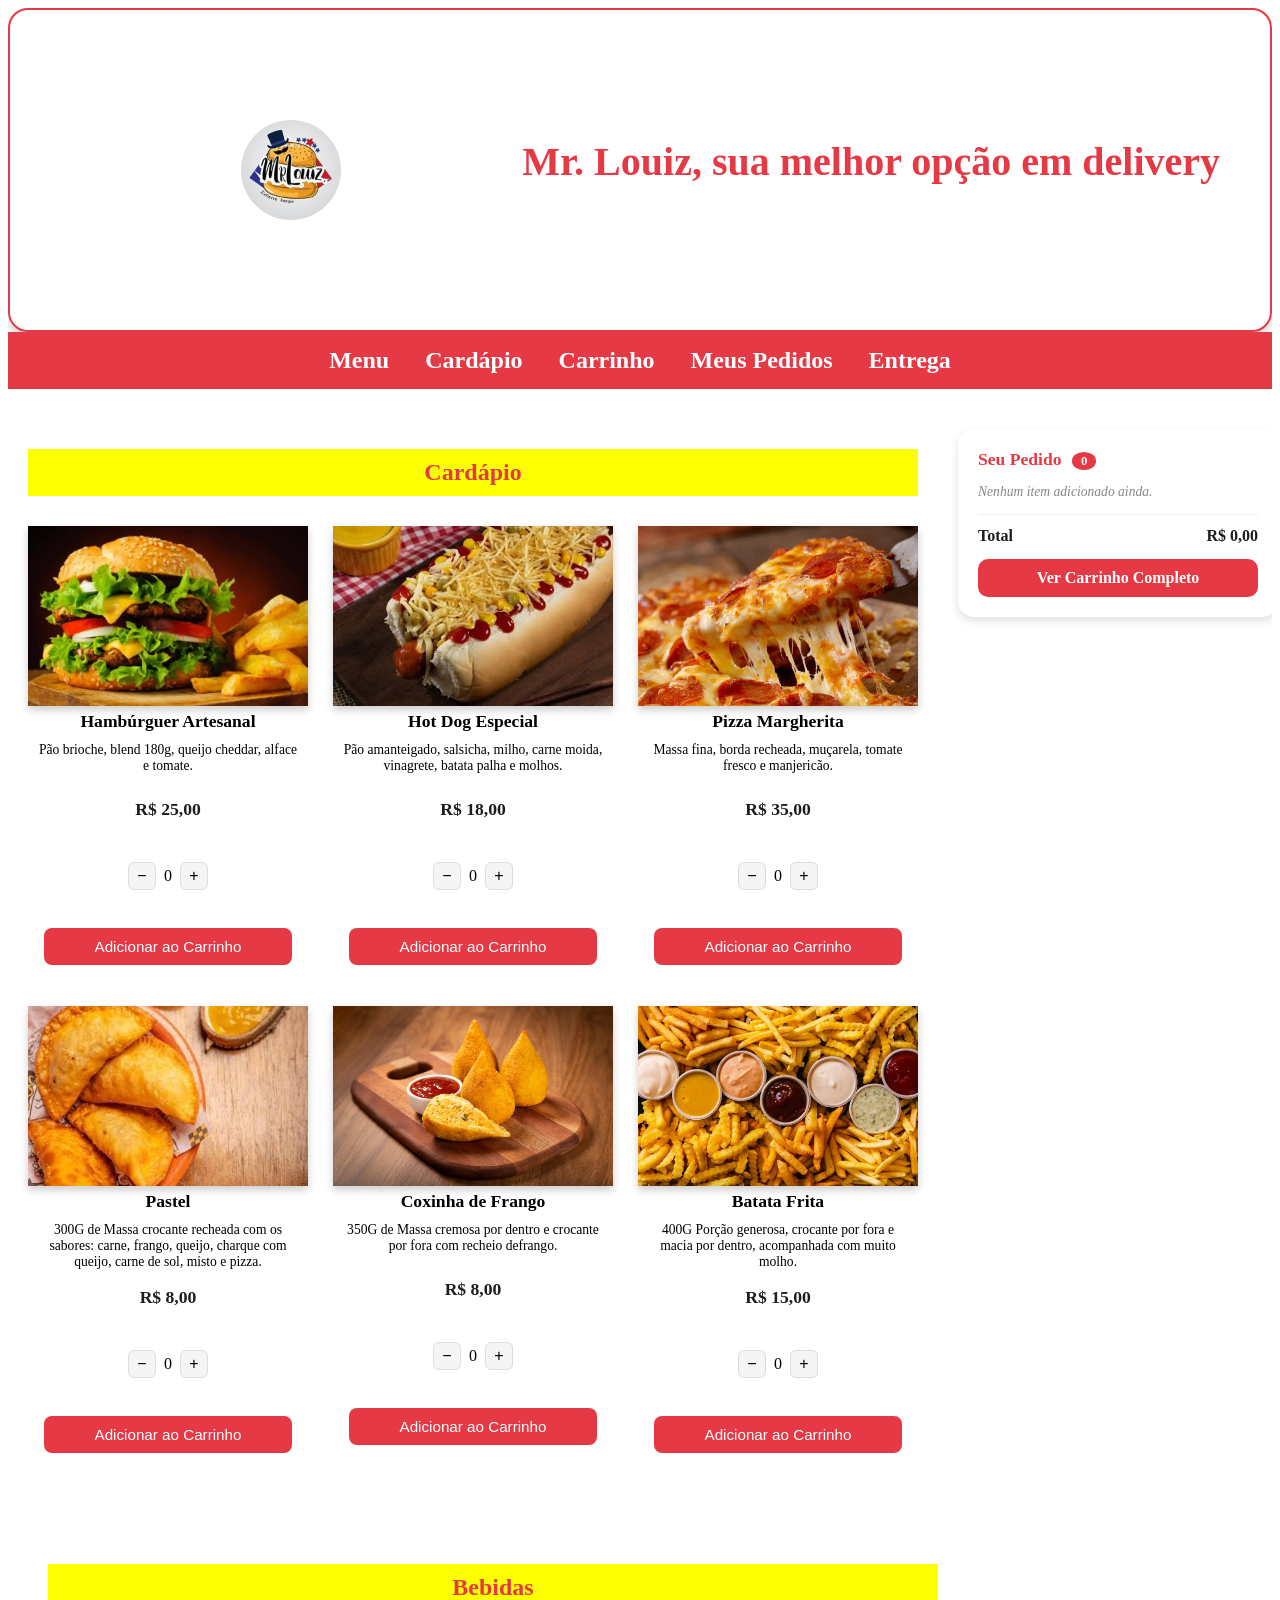
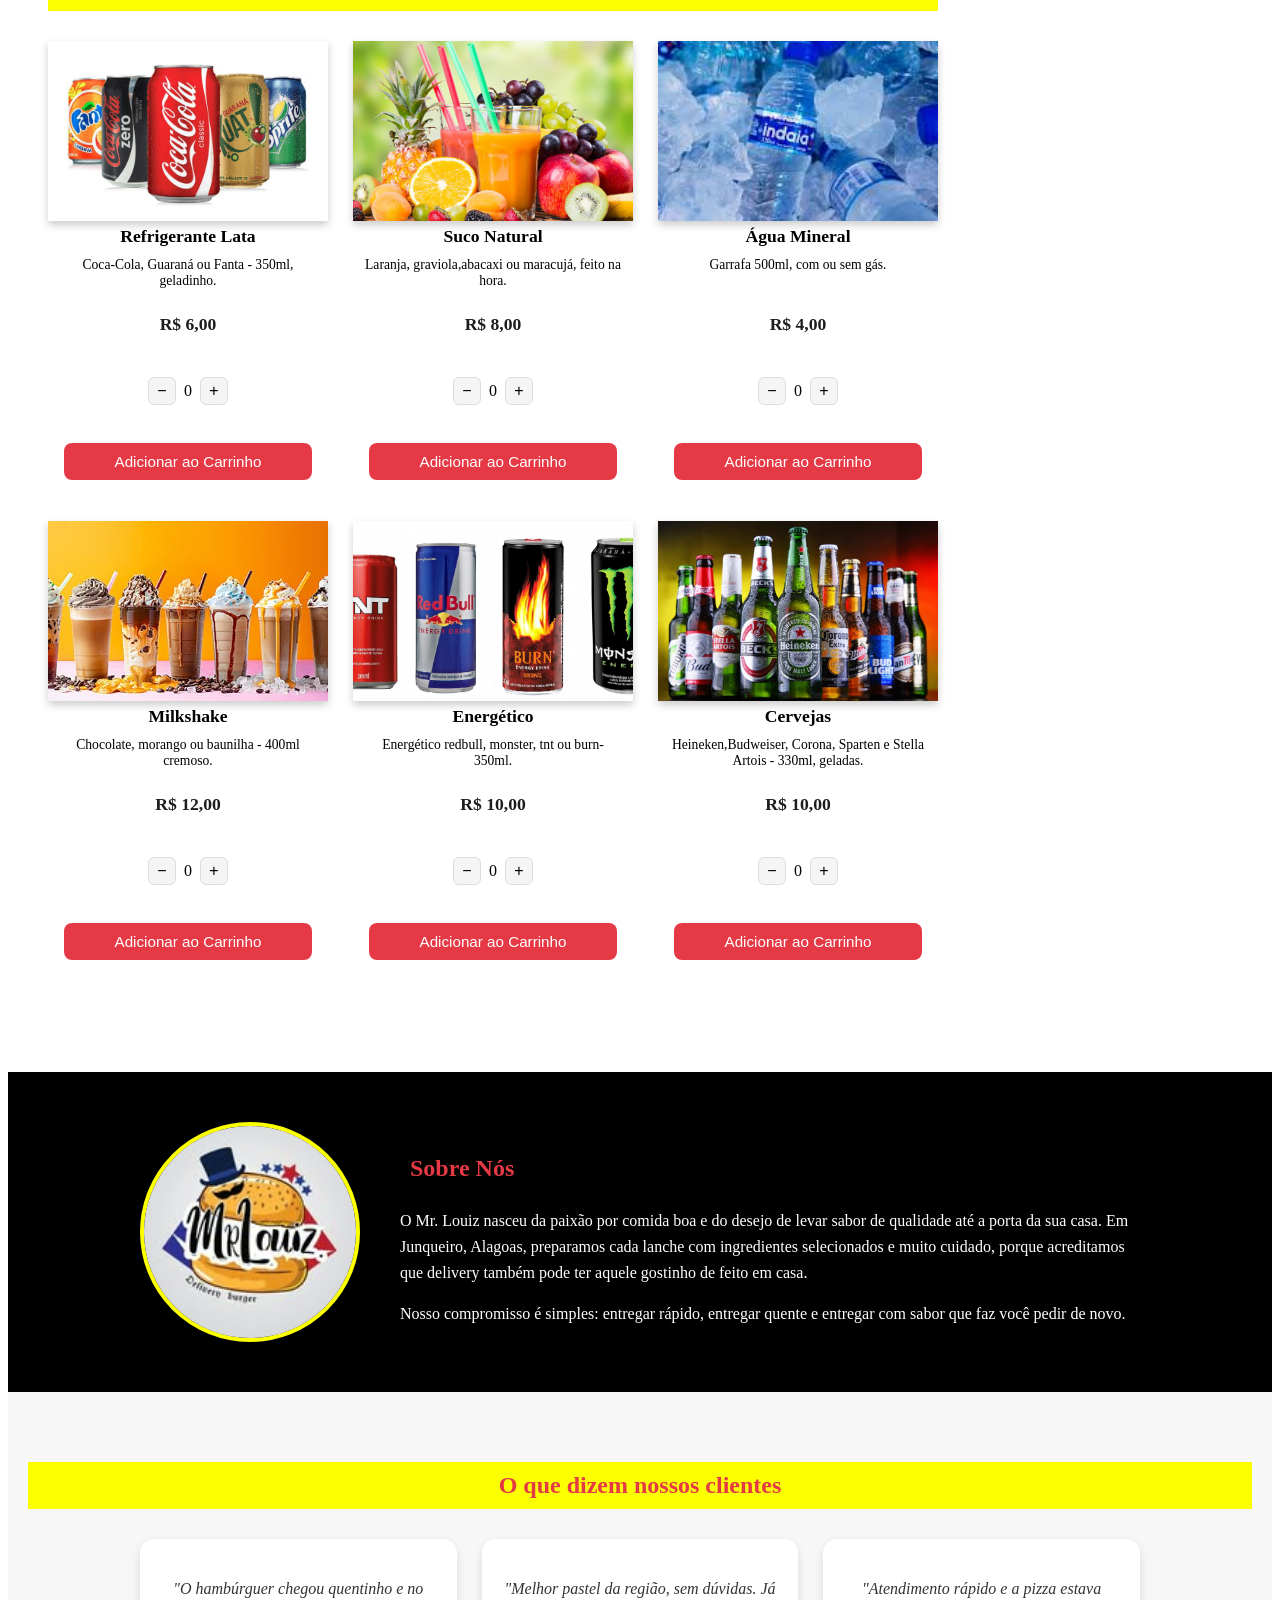
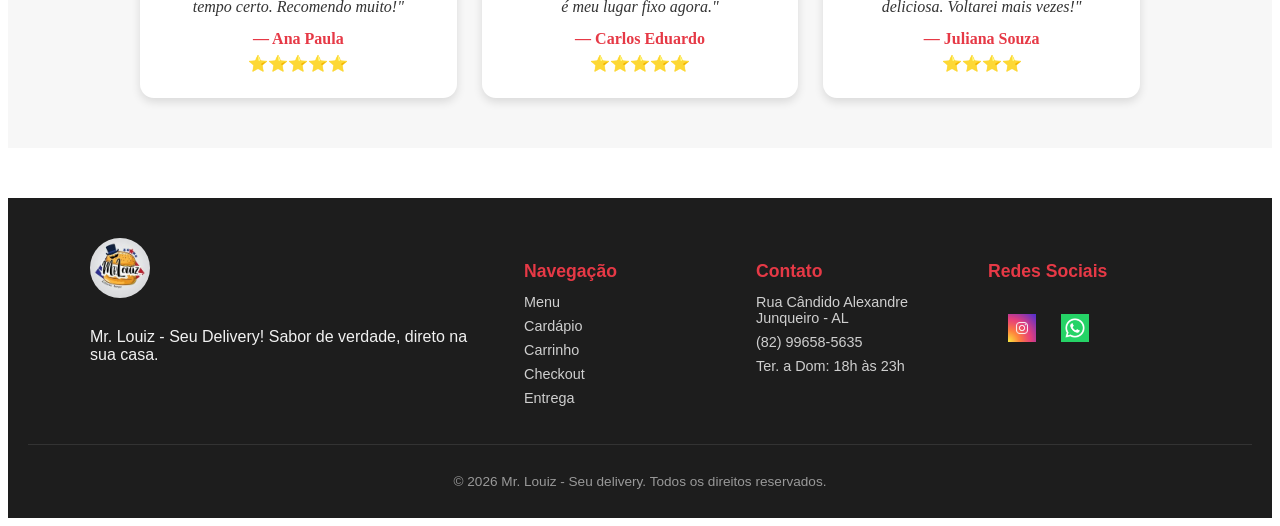
==== commit 39d10ff4: "SEO: meta tags nos HTMLs" ====
--- a/cardapio.html
+++ b/cardapio.html
@@ -3,8 +3,24 @@
 <head>
     <meta charset="UTF-8">
     <meta name="viewport" content="width=device-width, initial-scale=1.0">
-    <title>Cardápio</title>
-      <link rel="stylesheet" href="style.css">
+
+    <title>Cardápio Completo - Mr. Louiz Delivery Campo Alegre</title>
+    <meta name="description" content="Confira o cardápio completo do Mr. Louiz: hambúrgueres, pizzas, hot dogs, pastéis, coxinhas, batata frita e bebidas. Peça online com entrega em Campo Alegre, AL.">
+    <meta name="keywords" content="cardápio delivery Campo Alegre, hambúrguer artesanal, pizza margherita, pastel, coxinha, batata frita delivery">
+    <meta name="robots" content="index, follow">
+    <meta name="geo.region" content="BR-AL">
+    <meta name="geo.placename" content="Campo Alegre">
+    <link rel="canonical" href="https://mrlouiz.com.br/cardapio.html">
+
+    <!-- Open Graph -->
+    <meta property="og:title" content="Cardápio Completo - Mr. Louiz Delivery">
+    <meta property="og:description" content="Hambúrgueres, pizzas, hot dogs, pastéis e bebidas. Peça já pelo site ou WhatsApp!">
+    <meta property="og:image" content="https://mrlouiz.com.br/img/hamburguer.jpg">
+    <meta property="og:type" content="website">
+    <meta property="og:locale" content="pt_BR">
+    <meta property="og:url" content="https://mrlouiz.com.br/cardapio.html">
+
+    <link rel="stylesheet" href="style.css">
 
 </head>
 <body>
@@ -16,7 +32,7 @@
 </header>
 
   <h2>
-  <a href="menu.html"> Menu</a>
+  <a href="index.html"> Menu</a>
   <a href="cardapio.html"> Cardápio</a>
   <a href="carrinho.html"> Carrinho <span id="contador-carrinho" style="display:none; background:#fbff00; color:#e63946; border-radius:50%; padding:2px 7px; font-size:0.75rem; margin-left:4px;">0</span></a>
   <a href="checkout.html"> Meus Pedidos</a>
@@ -45,7 +61,7 @@
       <div class="item-cardapio">
         <img src="img/hotdog.jpeg" alt="Hot Dog">
         <h4>Hot Dog Especial</h4>
-        <p>Pão amanteigado, salsicha, milho, batata palha e molhos.</p>
+        <p>Pão amanteigado, salsicha, milho, carne moida, vinagrete, batata palha e molhos.</p>
         <span class="preco">R$ 18,00</span>
         <div class="controle-qtd">
         <button class="qtd-btn" onclick="alterarQtd('hotdog', -1)" type="button">−</button>
@@ -58,7 +74,7 @@
       <div class="item-cardapio">
         <img src="img/pizzas.jpeg" alt="Pizza">
         <h4>Pizza Margherita</h4>
-        <p>Massa fina, muçarela, tomate fresco e manjericão.</p>
+        <p>Massa fina, borda recheada, muçarela, tomate fresco e manjericão.</p>
         <span class="preco">R$ 35,00</span>
         <div class="controle-qtd">
         <button class="qtd-btn" onclick="alterarQtd('pizzas', -1)" type="button">−</button>
@@ -70,8 +86,8 @@
 
       <div class="item-cardapio">
         <img src="img/pastel.jpeg" alt="Pastel">
-        <h4>Pastel de Carne</h4>
-        <p>Massa crocante recheada com carne moída temperada.</p>
+        <h4>Pastel</h4>
+        <p>300G de Massa crocante recheada com os sabores: carne, frango, queijo, charque com queijo, carne de sol, misto e pizza.</p>
         <span class="preco">R$ 8,00</span>
         <div class="controle-qtd">
         <button class="qtd-btn" onclick="alterarQtd('pastel', -1)" type="button">−</button>
@@ -84,20 +100,20 @@
       <div class="item-cardapio">
         <img src="img/coxinhas.jpeg" alt="Coxinhas">
         <h4>Coxinha de Frango</h4>
-        <p>Massa cremosa com recheio de frango desfiado.</p>
-        <span class="preco">R$ 7,00</span>
+        <p>350G de Massa cremosa por dentro e crocante por fora com recheio defrango.</p>
+        <span class="preco">R$ 8,00</span>
         <div class="controle-qtd">
         <button class="qtd-btn" onclick="alterarQtd('coxinhas', -1)" type="button">−</button>
         <span id="qtd-coxinhas">0</span>
         <button class="qtd-btn" onclick="alterarQtd('coxinhas', 1)" type="button">+</button>
       </div>
-        <button class="btn-adicionar" onclick="adicionarAoCarrinho('coxinhas', 'Coxinha de Frango', 7.00, 'img/coxinhas.jpeg')">Adicionar ao Carrinho</button>
+        <button class="btn-adicionar" onclick="adicionarAoCarrinho('coxinhas', 'Coxinha de Frango', 8.00, 'img/coxinhas.jpeg')">Adicionar ao Carrinho</button>
       </div>
 
       <div class="item-cardapio">
         <img src="img/batata.jpg" alt="Batata Frita">
         <h4>Batata Frita</h4>
-        <p>Porção generosa, crocante por fora e macia por dentro.</p>
+        <p>400G Porção generosa, crocante por fora e macia por dentro, acompanhada com muito molho.</p>
         <span class="preco">R$ 15,00</span>
         <div class="controle-qtd">
         <button class="qtd-btn" onclick="alterarQtd('batata', -1)" type="button">−</button>
@@ -128,7 +144,7 @@
     <div class="item-cardapio">
       <img src="img/suco.jpeg" alt="Suco Natural">
       <h4>Suco Natural</h4>
-      <p>Laranja, abacaxi ou maracujá, feito na hora.</p>
+      <p>Laranja, graviola,abacaxi ou maracujá, feito na hora.</p>
       <span class="preco">R$ 8,00</span>
       <div class="controle-qtd">
         <button class="qtd-btn" onclick="alterarQtd('suco', -1)" type="button">−</button>
@@ -167,7 +183,7 @@
     <div class="item-cardapio">
       <img src="img/energeticod.jpg" alt="Energético">
       <h4>Energético</h4>
-      <p>Drink energético - 350ml, cheio de energia.</p>
+      <p>Energético redbull, monster, tnt ou burn- 350ml.</p>
       <span class="preco">R$ 10,00</span>
       <div class="controle-qtd">
         <button class="qtd-btn" onclick="alterarQtd('energetico', -1)" type="button">−</button>
@@ -181,7 +197,7 @@
     <div class="item-cardapio">
       <img src="img/cervejas.jpg" alt="Cervejas">
       <h4>Cervejas</h4>
-      <p>Variedade de cervejas artesanais - 330ml, geladas.</p>
+      <p>Heineken,Budweiser, Corona, Sparten e Stella Artois - 330ml, geladas.</p>
       <span class="preco">R$ 10,00</span>
       <div class="controle-qtd">
         <button class="qtd-btn" onclick="alterarQtd('cervejas', -1)" type="button">−</button>
@@ -272,7 +288,7 @@
     <div class="footer-col">
       <h4>Navegação</h4>
       <ul>
-        <li><a href="menu.html">Menu</a></li>
+        <li><a href="index.html">Menu</a></li>
         <li><a href="cardapio.html">Cardápio</a></li>
         <li><a href="carrinho.html">Carrinho</a></li>
         <li><a href="checkout.html">Checkout</a></li>
@@ -307,6 +323,34 @@
     <p>&copy; 2026 Mr. Louiz - Seu delivery. Todos os direitos reservados.</p>
   </div>
 </footer>
+
+<script type="application/ld+json">
+{
+  "@context": "https://schema.org",
+  "@type": "Menu",
+  "name": "Cardápio Mr. Louiz",
+  "hasMenuSection": [
+    {
+      "@type": "MenuSection",
+      "name": "Lanches",
+      "hasMenuItem": [
+        { "@type": "MenuItem", "name": "Hambúrguer Artesanal", "offers": { "@type": "Offer", "price": "25.00", "priceCurrency": "BRL" } },
+        { "@type": "MenuItem", "name": "Hot Dog Especial", "offers": { "@type": "Offer", "price": "18.00", "priceCurrency": "BRL" } },
+        { "@type": "MenuItem", "name": "Pizza Margherita", "offers": { "@type": "Offer", "price": "35.00", "priceCurrency": "BRL" } }
+      ]
+    },
+    {
+      "@type": "MenuSection",
+      "name": "Bebidas",
+      "hasMenuItem": [
+        { "@type": "MenuItem", "name": "Refrigerante Lata", "offers": { "@type": "Offer", "price": "6.00", "priceCurrency": "BRL" } },
+        { "@type": "MenuItem", "name": "Suco Natural", "offers": { "@type": "Offer", "price": "8.00", "priceCurrency": "BRL" } }
+      ]
+    }
+  ]
+}
+</script>
+
 <script src="script.js"></script>
 </body>
 </html>
--- a/style.css
+++ b/style.css
@@ -397,16 +397,27 @@
   display: block;
 }
 
-/* Mesmo efeito de hover que os combos do menu (scale suave) */
-.item-cardapio img:hover {
+/* Hover no cartão inteiro: imagem, título e preço reagem juntos (como era antes) */
+.item-cardapio:hover img {
   transform: scale(1.08);
   transition: transform 0.3s ease;
+}
+
+.item-cardapio:hover h4 {
+  color: #e63946;
+  transition: color 0.3s ease;
+}
+
+.item-cardapio:hover .preco {
+  color: #e63946;
+  transition: color 0.3s ease;
 }
 
 /* 3. Ajuste os espaçamentos internos para não ocupar espaço desnecessário */
 .item-cardapio h4 {
   margin: 5px 0;
   font-size: 1.1rem;
+  transition: color 0.3s ease;
 }
 
 .item-cardapio p {
@@ -428,6 +439,7 @@
   font-weight: bold;
   font-size: 1.1rem;
   color: #1d1d1d;
+  transition: color 0.3s ease;
 }
 /* bebidas */
 
@@ -580,7 +592,6 @@
   background: none;
   color: #e63946;
   text-align: left;
-  padding: 0;
   margin-bottom: 15px;
 }
 
@@ -1351,4 +1362,216 @@
   .checkout-resumo {
     position: static;
   }
+}
+
+/* Mini mapa de entrega (rastreamento.html) */
+.mapa-entrega {
+  max-width: 520px;
+  margin: 30px auto;
+  padding: 20px;
+  background: #fff;
+  border-radius: 20px;
+  border: 2px solid #e63946;
+  box-shadow: 0 4px 8px rgba(0, 0, 0, 0.2);
+  text-align: center;
+}
+
+.mapa-entrega h3 {
+  margin-top: 0;
+}
+
+.mapa-svg {
+  width: 100%;
+  height: auto;
+  background: #f2f2f2;
+  border-radius: 12px;
+}
+
+.mapa-legenda {
+  margin-top: 10px;
+  font-size: 0.9rem;
+  color: #555;
+}
+
+/* ======================================================================
+   RESPONSIVIDADE GERAL DO SITE - ajustes para telas de qualquer tamanho
+   ====================================================================== */
+
+*, *::before, *::after {
+  box-sizing: border-box;
+}
+
+html {
+  overflow-x: hidden;
+}
+
+body {
+  max-width: 100%;
+  overflow-x: hidden;
+}
+
+img {
+  max-width: 100%;
+  height: auto;
+}
+
+/* Telas médias (tablets, notebooks pequenos) */
+@media (max-width: 1024px) {
+  .topo {
+    padding: 30px;
+  }
+
+  .topo iframe {
+    width: 100%;
+    max-width: 400px;
+    height: 220px;
+  }
+}
+
+/* Telas até 768px (tablets/celulares grandes) */
+@media (max-width: 768px) {
+  .topo {
+    flex-direction: column;
+    gap: 20px;
+    padding: 20px;
+    text-align: center;
+  }
+
+  .topo iframe {
+    width: 100%;
+    max-width: 100%;
+  }
+
+  #canvas {
+    position: static;
+    transform: none;
+    display: block;
+    width: 100%;
+    max-width: 500px;
+    height: auto;
+    margin: 20px auto;
+  }
+
+  h1 {
+    font-size: 1.9rem;
+  }
+
+  img.combo,
+  img.combo2,
+  img.combo3 {
+    width: 100%;
+    max-width: 280px;
+    height: auto;
+    margin-right: 0;
+  }
+
+  .checkout-linha {
+    flex-direction: column;
+    gap: 0;
+  }
+
+  .checkout-linha > div:first-child,
+  .checkout-linha > div:last-child {
+    flex: 1;
+  }
+
+  .pagamento-imagens {
+    flex-wrap: wrap;
+    gap: 16px;
+  }
+
+  .footer-social {
+    margin-left: 0;
+    justify-content: center;
+  }
+}
+
+/* Telas até 600px (celulares) */
+@media (max-width: 600px) {
+  .logo {
+    width: 90px;
+    height: 90px;
+  }
+
+  h1 {
+    font-size: 1.6rem;
+  }
+
+  h3 {
+    font-size: 1.2rem;
+  }
+
+  .slides img {
+    width: 180px;
+    height: 140px;
+  }
+
+  .slides {
+    width: calc(180px * 8);
+  }
+
+  .grid-cardapio {
+    grid-template-columns: 1fr;
+    max-width: 100%;
+  }
+
+  .item-cardapio {
+    max-width: 100%;
+  }
+
+  .carrinho-item {
+    grid-template-columns: 60px 1fr;
+    grid-template-rows: auto auto auto;
+  }
+
+  .carrinho-item-total {
+    text-align: left;
+  }
+
+  .checkout-bloco {
+    padding: 16px;
+  }
+
+  .pagamento-card {
+    min-width: 100px;
+  }
+
+  .pix-imagem,
+  .cartao-imagem,
+  .dinheiro-imagem {
+    width: 90px;
+  }
+
+  .site-seguro-imagem {
+    width: 60px;
+  }
+
+  .mapa-entrega {
+    padding: 12px;
+  }
+}
+
+/* Telas bem pequenas (celulares estreitos, menos de 400px) */
+@media (max-width: 400px) {
+  .topo {
+    padding: 12px;
+  }
+
+  h2 a {
+    margin: 6px 0;
+    font-size: 0.9rem;
+  }
+
+  .checkout-titulo {
+    font-size: 1.4rem;
+  }
+
+  .btn-adicionar {
+    font-size: 0.85rem;
+  }
+
+  .footer-social img {
+    width: 24px;
+    height: 24px;
+  }
 }
